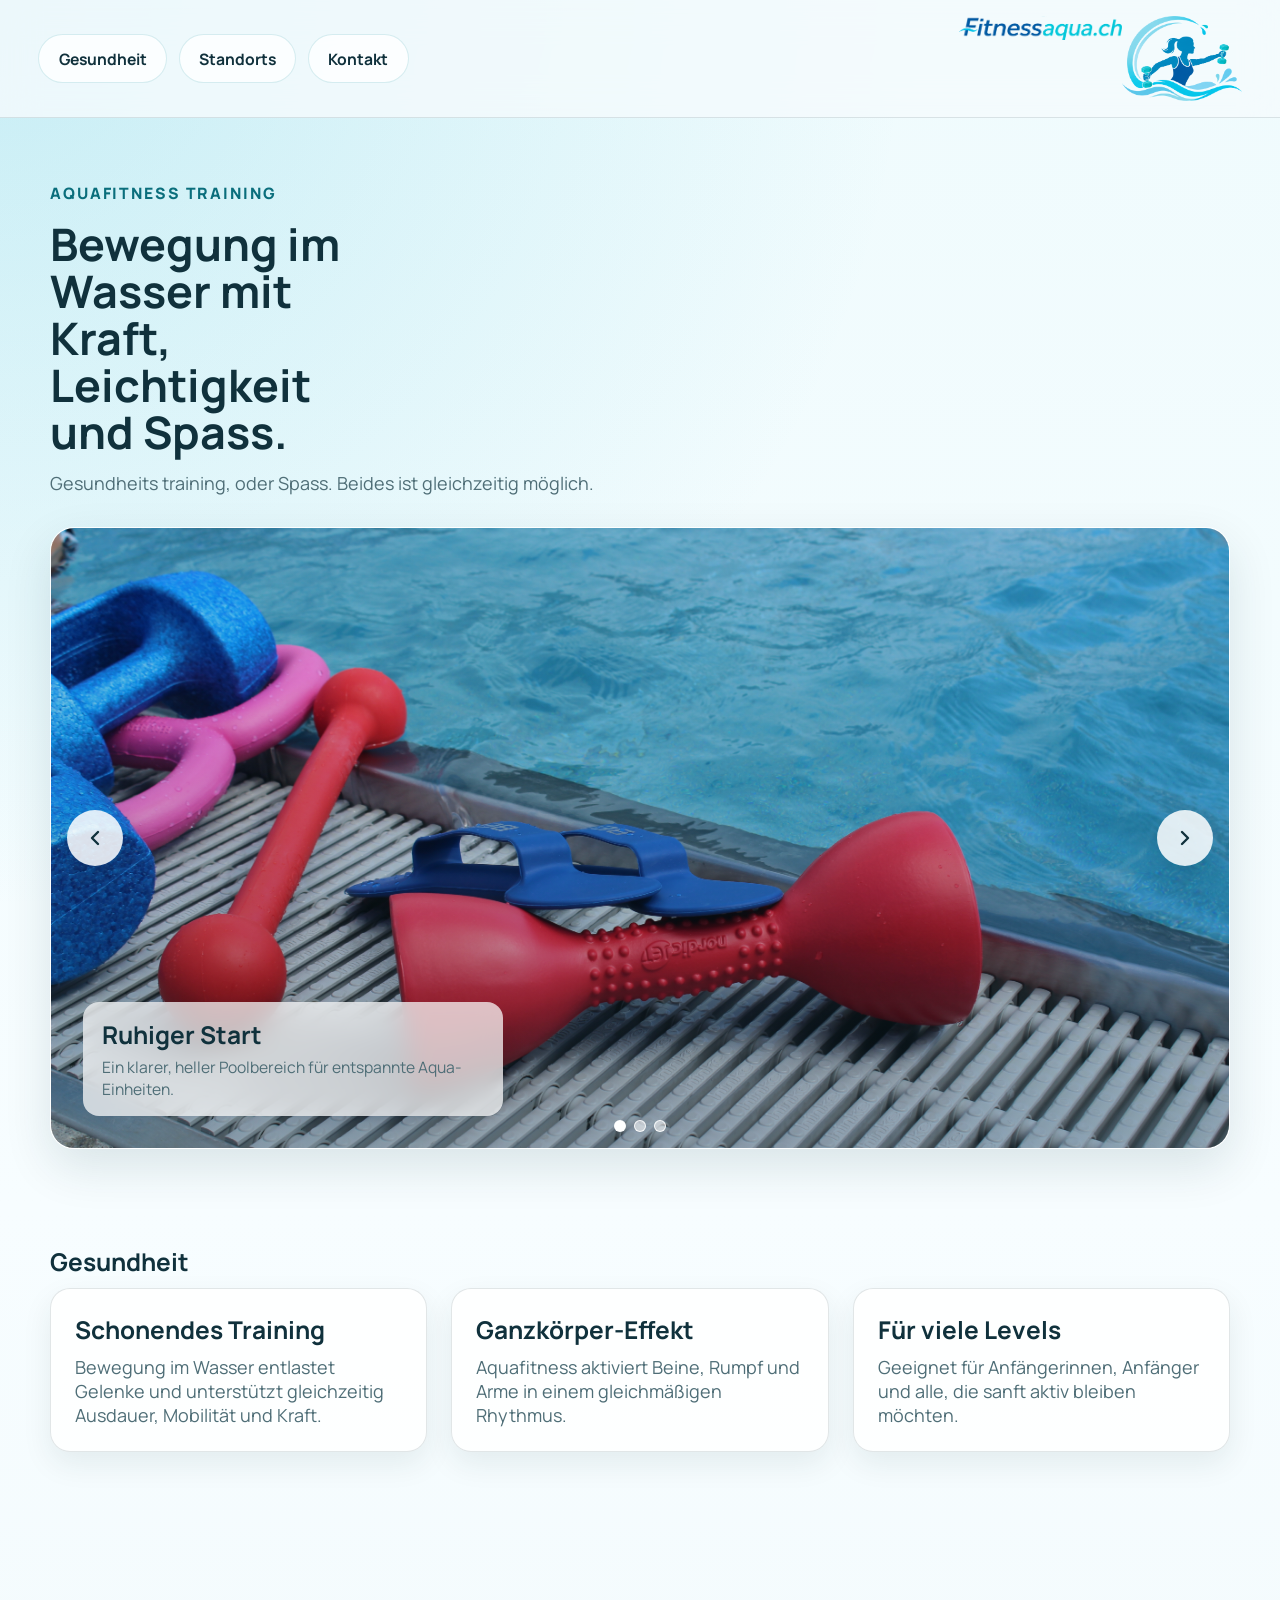
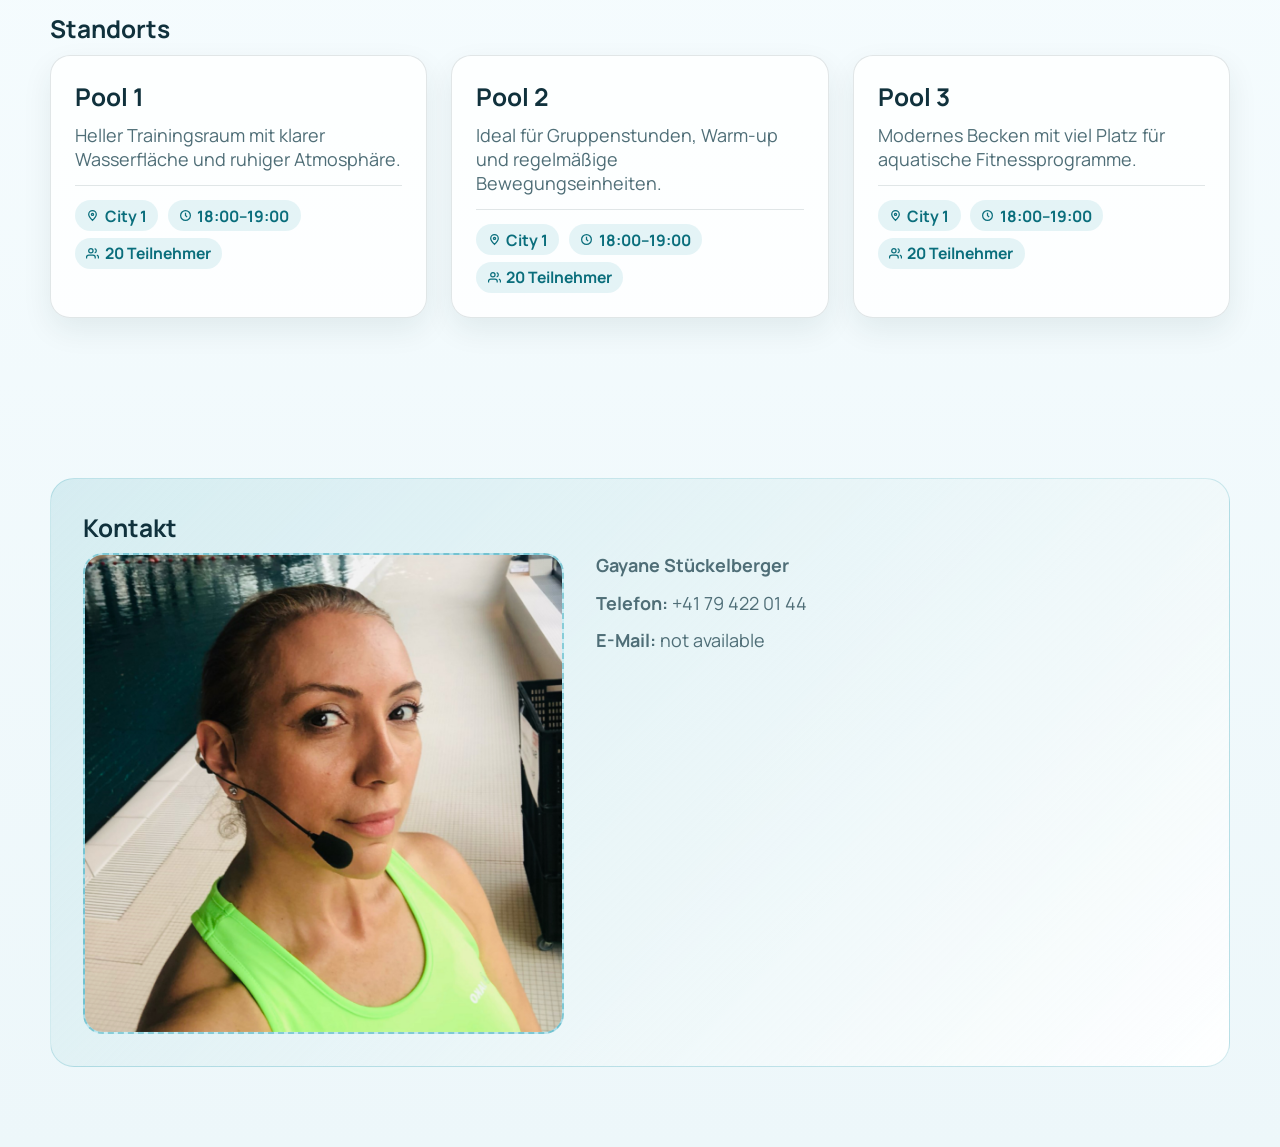
==== index.html @ bbfffb26 "Add align-items property to logo-mark-text class" ====
<!DOCTYPE html>
<html lang="de">
<head>
  <meta charset="UTF-8" />
  <meta name="viewport" content="width=device-width, initial-scale=1.0" />
  <title>Aquafit Flow</title>
  <link rel="preconnect" href="https://fonts.googleapis.com">
  <link rel="preconnect" href="https://fonts.gstatic.com" crossorigin>
  <link href="https://fonts.googleapis.com/css2?family=Manrope:wght@400;500;700;800&display=swap" rel="stylesheet">
  <style>
    :root {
      --text-sm: clamp(0.875rem, 0.82rem + 0.2vw, 1rem);
      --text-base: clamp(1rem, 0.95rem + 0.25vw, 1.125rem);
      --text-lg: clamp(1.25rem, 1.05rem + 0.6vw, 1.6rem);
      --text-xl: clamp(2rem, 1.2rem + 2vw, 3.2rem);
      --space-2: 0.5rem;
      --space-3: 0.75rem;
      --space-4: 1rem;
      --space-6: 1.5rem;
      --space-8: 2rem;
      --space-12: 3rem;
      --space-16: 4rem;
      --radius-md: 0.75rem;
      --radius-xl: 1.5rem;
      --color-bg: #f4fbfd;
      --color-surface: rgba(255,255,255,0.72);
      --color-text: #10313c;
      --color-muted: #4f6e77;
      --color-primary: #0e92a4;
      --color-primary-dark: #0a6e7c;
      --color-border: rgba(16,49,60,0.12);
      --shadow: 0 18px 48px rgba(7, 50, 61, 0.12);
      --nav-height: 88px;
    }

    * { box-sizing: border-box; }
    html { scroll-behavior: smooth; scroll-padding-top: calc(var(--nav-height) + 12px); }
    body {
      margin: 0;
      font-family: 'Manrope', sans-serif;
      font-size: var(--text-base);
      color: var(--color-text);
      background:
        radial-gradient(circle at top left, rgba(77, 196, 220, 0.25), transparent 30%),
        linear-gradient(180deg, #effbfd 0%, #f7fdff 44%, #edf7fa 100%);
    }

    img { max-width: 100%; display: block; }
    a { color: inherit; text-decoration: none; }
    button { font: inherit; }

    .skip-link {
      position: absolute;
      left: 1rem;
      top: -3rem;
      background: #fff;
      padding: 0.75rem 1rem;
      border-radius: 999px;
      z-index: 99;
    }
    .skip-link:focus { top: 1rem; }

    .topbar {
      position: sticky;
      top: 0;
      z-index: 20;
      display: flex;
      justify-content: space-between;
      align-items: center;
      min-height: var(--nav-height);
      padding: 1rem clamp(1rem, 3vw, 3rem);
      backdrop-filter: blur(18px);
      background: rgba(244, 251, 253, 0.82);
      border-bottom: 1px solid var(--color-border);
    }

    .nav-links {
      display: flex;
      gap: var(--space-3);
      flex-wrap: wrap;
    }

    .nav-links a {
      min-width: 44px;
      min-height: 44px;
      display: inline-flex;
      align-items: center;
      justify-content: center;
      padding: 0.8rem 1.2rem;
      border-radius: 999px;
      border: 1px solid rgba(14, 146, 164, 0.16);
      background: rgba(255, 255, 255, 0.76);
      color: var(--color-text);
      font-size: var(--text-sm);
      font-weight: 700;
      transition: transform 180ms ease, background 180ms ease, color 180ms ease;
    }

    .nav-links a:hover,
    .nav-links a:focus-visible {
      transform: translateY(-2px);
      background: var(--color-primary);
      color: #fff;
      outline: none;
    }

    .logo-wrap {
      display: inline-flex;
      align-items: center;
      gap: 0.8rem;
      font-weight: 800;
      letter-spacing: 0.04em;
      text-transform: uppercase;
    }
    .logo-wrap a {
            display: inline-flex;
    }
    
    .logo-mark-text{
      max-height: 24px;
            align-items: center;
    }

    
    .logo-mark {
      max-width: 120px;
      /* height: fit-content; */
      /* border-radius: 50%; */
      display: grid;
      place-items: center;
      /* background: linear-gradient(135deg, #0e92a4, #77d7e4);
      color: white;
      box-shadow: var(--shadow); */
    }
/* 
    .logo-mark svg { width: 24px; height: 24px; }
        .logo-mark img { width: 240px; } */

    .hero {
      width: min(1180px, calc(100% - 2rem));
      margin: 0 auto;
      padding: clamp(2rem, 5vw, 4rem) 0 1rem;
    }

    .hero-copy {
      display: grid;
      gap: var(--space-4);
      margin-bottom: var(--space-8);
    }

    .eyebrow {
      color: var(--color-primary-dark);
      font-size: var(--text-sm);
      font-weight: 800;
      text-transform: uppercase;
      letter-spacing: 0.12em;
    }

    h1 {
      margin: 0;
      font-size: var(--text-xl);
      line-height: 1.05;
      max-width: 12ch;
    }

    .hero-copy p {
      margin: 0;
      max-width: 58ch;
      color: var(--color-muted);
    }

    .slider-shell {
      position: relative;
      overflow: hidden;
      border-radius: var(--radius-xl);
      background: var(--color-surface);
      border: 1px solid rgba(255,255,255,0.6);
      box-shadow: var(--shadow);
      min-height: clamp(340px, 52vw, 620px);
    }

    .slides {
      display: flex;
      transition: transform 420ms cubic-bezier(0.22, 1, 0.36, 1);
      height: 100%;
    }

    .slide {
      min-width: 100%;
      position: relative;
      isolation: isolate;
    }

    .slide img {
      width: 100%;
      height: clamp(340px, 52vw, 620px);
      object-fit: cover;
    }

    .slide::after {
      content: "";
      position: absolute;
      inset: 0;
      background: linear-gradient(180deg, rgba(7, 41, 54, 0.08), rgba(7, 41, 54, 0.32));
      z-index: 0;
    }

    .slide-caption {
      position: absolute;
      left: clamp(1rem, 4vw, 2rem);
      bottom: clamp(1rem, 4vw, 2rem);
      z-index: 1;
      padding: 1rem 1.2rem;
      border-radius: 1rem;
      background: rgba(255,255,255,0.72);
      backdrop-filter: blur(12px);
      max-width: min(90%, 420px);
    }

    .slide-caption h2 {
      margin: 0 0 0.35rem;
      font-size: var(--text-lg);
    }

    .slide-caption p {
      margin: 0;
      color: var(--color-muted);
      font-size: var(--text-sm);
    }

    .slider-btn {
      position: absolute;
      top: 50%;
      transform: translateY(-50%);
      width: 56px;
      height: 56px;
      border: none;
      border-radius: 50%;
      background: rgba(255,255,255,0.85);
      color: var(--color-text);
      display: grid;
      place-items: center;
      box-shadow: 0 14px 30px rgba(7,41,54,0.18);
      cursor: pointer;
      z-index: 2;
      transition: transform 180ms ease, background 180ms ease;
    }

    .slider-btn:hover,
    .slider-btn:focus-visible {
      background: var(--color-primary);
      color: #fff;
      outline: none;
      transform: translateY(-50%) scale(1.05);
    }

    .slider-btn.prev { left: 1rem; }
    .slider-btn.next { right: 1rem; }

    .dots {
      position: absolute;
      left: 50%;
      bottom: 1rem;
      transform: translateX(-50%);
      display: flex;
      gap: 0.5rem;
      z-index: 3;
    }

    .dot {
      width: 12px;
      height: 12px;
      border-radius: 50%;
      background: rgba(255,255,255,0.55);
      border: 1px solid rgba(255,255,255,0.9);
    }

    .dot.active { background: #fff; }

    section {
      width: min(1180px, calc(100% - 2rem));
      margin: 0 auto;
      padding: clamp(2.5rem, 7vw, 5rem) 0;
    }

    .card-grid {
      display: grid;
      grid-template-columns: repeat(3, minmax(0, 1fr));
      gap: var(--space-6);
    }

    .info-card {
      padding: 1.5rem;
      border-radius: 1.25rem;
      background: rgba(255,255,255,0.82);
      border: 1px solid var(--color-border);
      box-shadow: 0 12px 30px rgba(8, 46, 55, 0.08);
    }

    .info-card h3, .section-title {
      margin: 0 0 0.6rem;
      font-size: var(--text-lg);
    }

    .info-card p, .contact-panel p {
      margin: 0;
      color: var(--color-muted);
    }

    .contact-panel {
      padding: 2rem;
      border-radius: 1.5rem;
      background: linear-gradient(135deg, rgba(14,146,164,0.12), rgba(255,255,255,0.92));
      border: 1px solid rgba(14,146,164,0.18);
    }


    .card-meta {
      display: flex;
      flex-wrap: wrap;
      gap: 0.4rem 0.6rem;
      margin-top: 0.9rem;
      padding-top: 0.9rem;
      border-top: 1px solid var(--color-border);
    }
    .meta-pill {
      display: inline-flex;
      align-items: center;
      gap: 0.35rem;
      padding: 0.28rem 0.7rem;
      border-radius: 999px;
      background: rgba(14,146,164,0.1);
      color: var(--color-primary-dark);
      font-size: var(--text-sm);
      font-weight: 700;
    }
    .contact-layout {
      display: grid;
      grid-template-columns: 4fr 5fr;
      gap: var(--space-8);
      align-items: start;
    }
    .contact-img-box {
      /* aspect-ratio: 4 / 3; */
      border-radius: 1.25rem;
      overflow: hidden;
      background: linear-gradient(135deg, #cceef5 0%, #a8dce9 100%);
      border: 2px dashed rgba(14,146,164,0.35);
      display: flex;
      flex-direction: column;
      align-items: center;
      justify-content: center;
      gap: 0.6rem;
      color: var(--color-primary-dark);
    }
    .contact-img-box svg { opacity: 0.45; }
    .contact-img-box span {
      font-size: var(--text-sm);
      font-weight: 700;
      opacity: 0.55;
      letter-spacing: 0.04em;
    }
    @media (max-width: 680px) {
      .contact-layout { grid-template-columns: 1fr; }
    }
    footer {
      padding: 1.5rem 1rem 3rem;
      text-align: center;
      color: var(--color-muted);
      font-size: var(--text-sm);
    }

    @media (max-width: 820px) {
      .topbar {
        flex-direction: column-reverse;
        gap: 1rem;
        align-items: stretch;
      }

      .logo-wrap { justify-content: center; }
      .nav-links { justify-content: center; }
      .card-grid { grid-template-columns: 1fr; }
      .slider-btn { width: 48px; height: 48px; }
    }

    @media (max-width: 560px) {
      .nav-links a { flex: 1 1 calc(50% - 0.75rem); }
      .slide-caption { right: 1rem; max-width: none; }
      .slider-btn.prev { left: 0.75rem; }
      .slider-btn.next { right: 0.75rem; }
    }
  </style>
</head>
<body>
  <a class="skip-link" href="#main-content">Zum Inhalt springen</a>

  <header class="topbar">
    <nav class="nav-links" aria-label="Hauptnavigation">
      <a href="#gesundheit">Gesundheit</a>
      <a href="#standorts">Standorts</a>
      <a href="#kontakt">Kontakt</a>
    </nav>


  <div class="logo-wrap" aria-label="Aquafit Flow Logo">
    <a href="https://fitnessaqua.ch/">    
      <!-- <span class="logo-mark" aria-hidden="true">
        <svg viewBox="0 0 24 24" fill="none" xmlns="http://www.w3.org/2000/svg">
          <path d="M4 13.5C5.7 11.4 7.4 10.3 9 10.3C10.8 10.3 11.7 11.8 13.4 11.8C15.1 11.8 16.3 10.2 20 7.5" stroke="currentColor" stroke-width="2.2" stroke-linecap="round"/>
          <path d="M4 18C5.7 15.9 7.4 14.8 9 14.8C10.8 14.8 11.7 16.3 13.4 16.3C15.1 16.3 16.3 14.7 20 12" stroke="currentColor" stroke-width="2.2" stroke-linecap="round"/>
        </svg>
      </span>
      <span>Aquafitness by Gaya</span> -->
      <img class="logo-mark-text" src="./AquaFitness ch logo.png" alt="">
      <img class="logo-mark" src="./Main Aquafitness logo 2.png" alt="">
      </a>
    </div>


  </header>

  <main id="main-content">
    <section class="hero" aria-label="Aquafitness Startbereich">
      <div class="hero-copy">
        <span class="eyebrow">Aquafitness Training</span>
        <h1>Bewegung im Wasser mit Kraft, Leichtigkeit und Spass.</h1>
        <p>Gesundheits training, oder Spass. Beides ist gleichzeitig möglich.</p>
      </div>

      <div class="slider-shell" aria-label="Bilder Slider">
        <button class="slider-btn prev" type="button" aria-label="Vorheriges Bild">
          <svg viewBox="0 0 24 24" width="24" height="24" fill="none" aria-hidden="true"><path d="M15 6L9 12L15 18" stroke="currentColor" stroke-width="2.4" stroke-linecap="round" stroke-linejoin="round"/></svg>
        </button>

        <div class="slides" id="slides">
          <article class="slide">
            <!-- <img src="https://pplx-res.cloudinary.com/image/upload/pplx_search_images/e00845f59952d4096c91aa037efc0ecc6510bc9d.jpg" alt="Leeres großes Schwimmbecken mit blauem Wasser und Bahnen" width="1797" height="980" loading="lazy" /> -->
             <img src="./IMG_0603.JPG" alt="">
            <div class="slide-caption">
              <h2>Ruhiger Start</h2>
              <p>Ein klarer, heller Poolbereich für entspannte Aqua-Einheiten.</p>
            </div>
          </article>
          <article class="slide">
            <img src="https://pplx-res.cloudinary.com/image/upload/pplx_search_images/1498be305a5f2e1dee0691542fea26ade4e0b6ec.jpg" alt="Leeres Becken mit blauen Fliesen und sauberem Deck" width="2940" height="1960" loading="lazy" />
            <div class="slide-caption">
              <h2>Saubere Linien</h2>
              <p>Ein klarer, heller Poolbereich für entspannte Aqua-Einheiten.</p>
            </div>
          </article>
          <article class="slide">
            <img src="https://pplx-res.cloudinary.com/image/upload/pplx_search_images/36aee85d83d1b9b853d0bb2c600b7796b3fd0750.jpg" alt="Leeres Schwimmbecken von oben mit blauem Wasser" width="1307" height="980" loading="lazy" />
            <div class="slide-caption">
              <h2>Wasser & Fokus</h2>
              <p>Ein klarer, heller Poolbereich für entspannte Aqua-Einheiten.</p>
            </div>
          </article>
        </div>

        <button class="slider-btn next" type="button" aria-label="Nächstes Bild">
          <svg viewBox="0 0 24 24" width="24" height="24" fill="none" aria-hidden="true"><path d="M9 6L15 12L9 18" stroke="currentColor" stroke-width="2.4" stroke-linecap="round" stroke-linejoin="round"/></svg>
        </button>

        <div class="dots" aria-hidden="true">
          <span class="dot active"></span>
          <span class="dot"></span>
          <span class="dot"></span>
        </div>
      </div>
    </section>

    <section id="gesundheit">
      <h2 class="section-title">Gesundheit</h2>
      <div class="card-grid">
        <article class="info-card">
          <h3>Schonendes Training</h3>
          <p>Bewegung im Wasser entlastet Gelenke und unterstützt gleichzeitig Ausdauer, Mobilität und Kraft.</p>
        </article>
        <article class="info-card">
          <h3>Ganzkörper-Effekt</h3>
          <p>Aquafitness aktiviert Beine, Rumpf und Arme in einem gleichmäßigen Rhythmus.</p>
        </article>
        <article class="info-card">
          <h3>Für viele Levels</h3>
          <p>Geeignet für Anfängerinnen, Anfänger und alle, die sanft aktiv bleiben möchten.</p>
        </article>
      </div>
    </section>

    <section id="standorts">
      <h2 class="section-title">Standorts</h2>
      <div class="card-grid">
        <article class="info-card">
          <h3>Pool 1</h3>
          <p>Heller Trainingsraum mit klarer Wasserfläche und ruhiger Atmosphäre.</p>
          <div class="card-meta">
            <span class="meta-pill">
              <svg width="13" height="13" viewBox="0 0 24 24" fill="none" stroke="currentColor" stroke-width="2.3" aria-hidden="true"><path d="M12 21c-4.4-4.4-7-7.8-7-11a7 7 0 1 1 14 0c0 3.2-2.6 6.6-7 11z"/><circle cx="12" cy="10" r="2"/></svg>
              City 1
            </span>
            <span class="meta-pill">
              <svg width="13" height="13" viewBox="0 0 24 24" fill="none" stroke="currentColor" stroke-width="2.3" aria-hidden="true"><circle cx="12" cy="12" r="9"/><path d="M12 7v5l3 3"/></svg>
              18:00–19:00
            </span>
            <span class="meta-pill">
              <svg width="13" height="13" viewBox="0 0 24 24" fill="none" stroke="currentColor" stroke-width="2.3" aria-hidden="true"><path d="M17 21v-2a4 4 0 0 0-4-4H5a4 4 0 0 0-4 4v2"/><circle cx="9" cy="7" r="4"/><path d="M23 21v-2a4 4 0 0 0-3-3.87"/><path d="M16 3.13a4 4 0 0 1 0 7.75"/></svg>
              20 Teilnehmer
            </span>
          </div>
        </article>
        <article class="info-card">
          <h3>Pool 2</h3>
          <p>Ideal für Gruppenstunden, Warm-up und regelmäßige Bewegungseinheiten.</p>
          <div class="card-meta">
            <span class="meta-pill">
              <svg width="13" height="13" viewBox="0 0 24 24" fill="none" stroke="currentColor" stroke-width="2.3" aria-hidden="true"><path d="M12 21c-4.4-4.4-7-7.8-7-11a7 7 0 1 1 14 0c0 3.2-2.6 6.6-7 11z"/><circle cx="12" cy="10" r="2"/></svg>
              City 1
            </span>
            <span class="meta-pill">
              <svg width="13" height="13" viewBox="0 0 24 24" fill="none" stroke="currentColor" stroke-width="2.3" aria-hidden="true"><circle cx="12" cy="12" r="9"/><path d="M12 7v5l3 3"/></svg>
              18:00–19:00
            </span>
            <span class="meta-pill">
              <svg width="13" height="13" viewBox="0 0 24 24" fill="none" stroke="currentColor" stroke-width="2.3" aria-hidden="true"><path d="M17 21v-2a4 4 0 0 0-4-4H5a4 4 0 0 0-4 4v2"/><circle cx="9" cy="7" r="4"/><path d="M23 21v-2a4 4 0 0 0-3-3.87"/><path d="M16 3.13a4 4 0 0 1 0 7.75"/></svg>
              20 Teilnehmer
            </span>
          </div>
        </article>
        <article class="info-card">
          <h3>Pool 3</h3>
          <p>Modernes Becken mit viel Platz für aquatische Fitnessprogramme.</p>
          <div class="card-meta">
            <span class="meta-pill">
              <svg width="13" height="13" viewBox="0 0 24 24" fill="none" stroke="currentColor" stroke-width="2.3" aria-hidden="true"><path d="M12 21c-4.4-4.4-7-7.8-7-11a7 7 0 1 1 14 0c0 3.2-2.6 6.6-7 11z"/><circle cx="12" cy="10" r="2"/></svg>
              City 1
            </span>
            <span class="meta-pill">
              <svg width="13" height="13" viewBox="0 0 24 24" fill="none" stroke="currentColor" stroke-width="2.3" aria-hidden="true"><circle cx="12" cy="12" r="9"/><path d="M12 7v5l3 3"/></svg>
              18:00–19:00
            </span>
            <span class="meta-pill">
              <svg width="13" height="13" viewBox="0 0 24 24" fill="none" stroke="currentColor" stroke-width="2.3" aria-hidden="true"><path d="M17 21v-2a4 4 0 0 0-4-4H5a4 4 0 0 0-4 4v2"/><circle cx="9" cy="7" r="4"/><path d="M23 21v-2a4 4 0 0 0-3-3.87"/><path d="M16 3.13a4 4 0 0 1 0 7.75"/></svg>
              20 Teilnehmer
            </span>
          </div>
        </article>
      </div>
    </section>

    <section id="kontakt">
      <div class="contact-panel">
        <h2 class="section-title">Kontakt</h2>
        <div class="contact-layout">
          <div class="contact-img-box" role="img" aria-label="Kontaktbild Platzhalter 4:3">
            <!-- <svg width="52" height="52" viewBox="0 0 24 24" fill="none" stroke="currentColor" stroke-width="1.4" aria-hidden="true">
              <rect x="3" y="3" width="18" height="18" rx="2.5"/>
              <circle cx="8.5" cy="8.5" r="1.8"/>
              <path d="M21 15l-5.5-5.5L5 21"/>
            </svg>
            <span>Bild 4 : 3</span> -->
         <img src="./Gaya.png" alt="">
          </div>
          <div style="display:grid; gap:0.85rem;">
            <p><strong>Gayane Stückelberger</strong></p>
            <p><strong>Telefon:</strong> +41 79 422 01 44</p>
            <p><strong>E-Mail:</strong> not available</p>

          </div>
        </div>
      </div>
    </section>
  </main>

  <!-- <footer>© 2026 Aquafit Flow</footer> -->

  <script>
    const slides = document.getElementById('slides');
    const slideItems = Array.from(document.querySelectorAll('.slide'));
    const dots = Array.from(document.querySelectorAll('.dot'));
    const prevBtn = document.querySelector('.prev');
    const nextBtn = document.querySelector('.next');
    let current = 0;

    function updateSlider(index) {
      current = (index + slideItems.length) % slideItems.length;
      slides.style.transform = `translateX(-${current * 100}%)`;
      dots.forEach((dot, i) => dot.classList.toggle('active', i === current));
    }

    prevBtn.addEventListener('click', () => updateSlider(current - 1));
    nextBtn.addEventListener('click', () => updateSlider(current + 1));

    document.addEventListener('keydown', (event) => {
      if (event.key === 'ArrowLeft') updateSlider(current - 1);
      if (event.key === 'ArrowRight') updateSlider(current + 1);
    });
  </script>
</body>
</html>
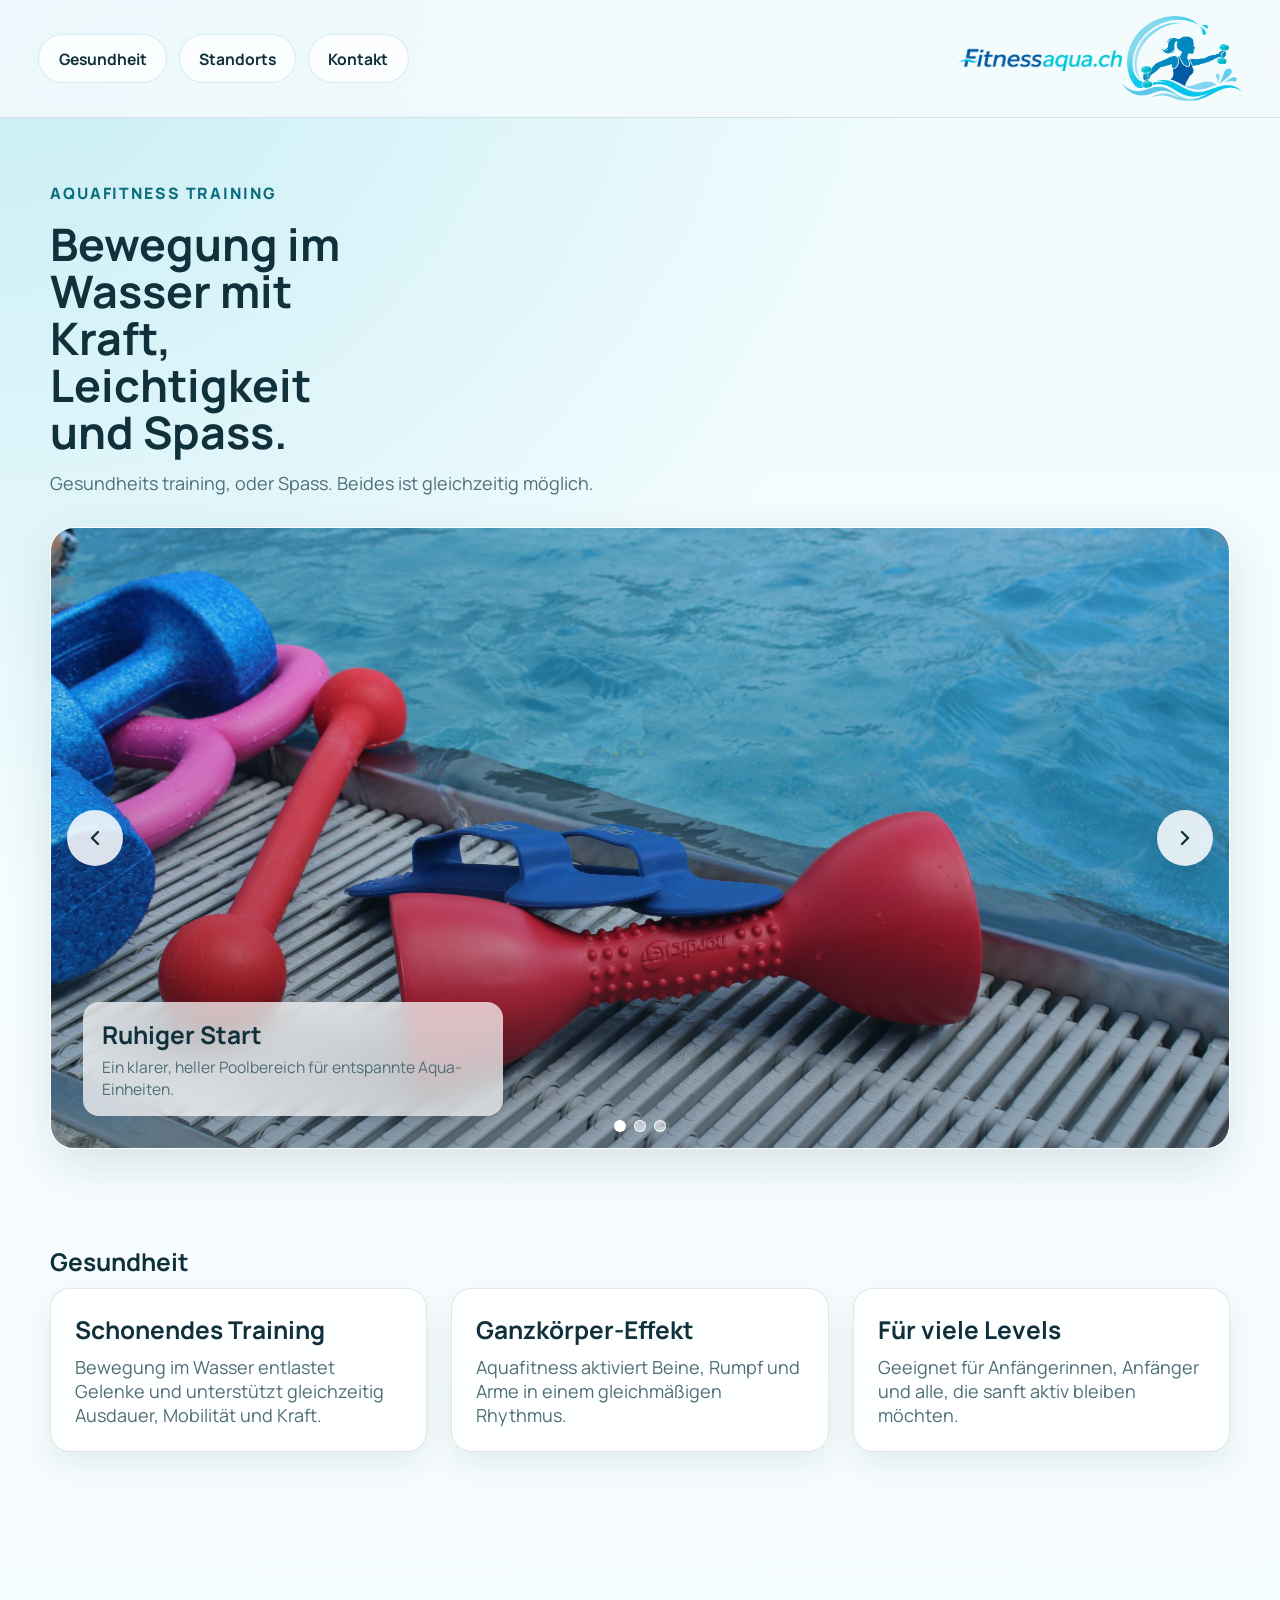
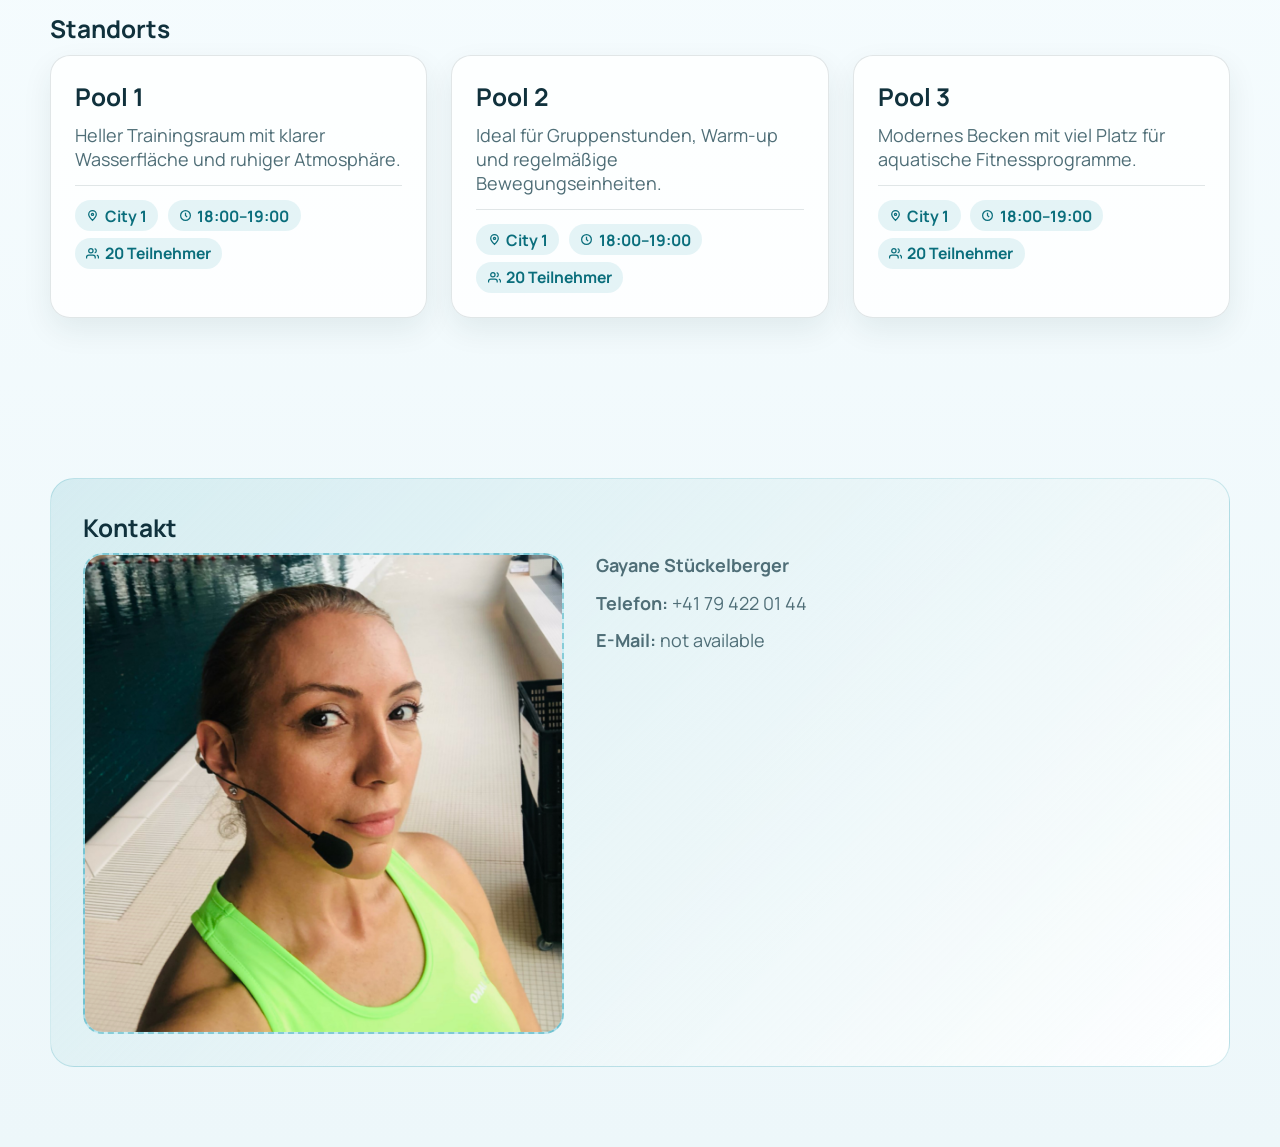
==== commit 161ac0c8: "Align logo items in logo-wrap" ====
--- a/index.html
+++ b/index.html
@@ -113,12 +113,13 @@
       text-transform: uppercase;
     }
     .logo-wrap a {
-            display: inline-flex;
+      display: inline-flex;
+      align-items: center;
     }
     
     .logo-mark-text{
       max-height: 24px;
-            align-items: center;
+
     }
 
     
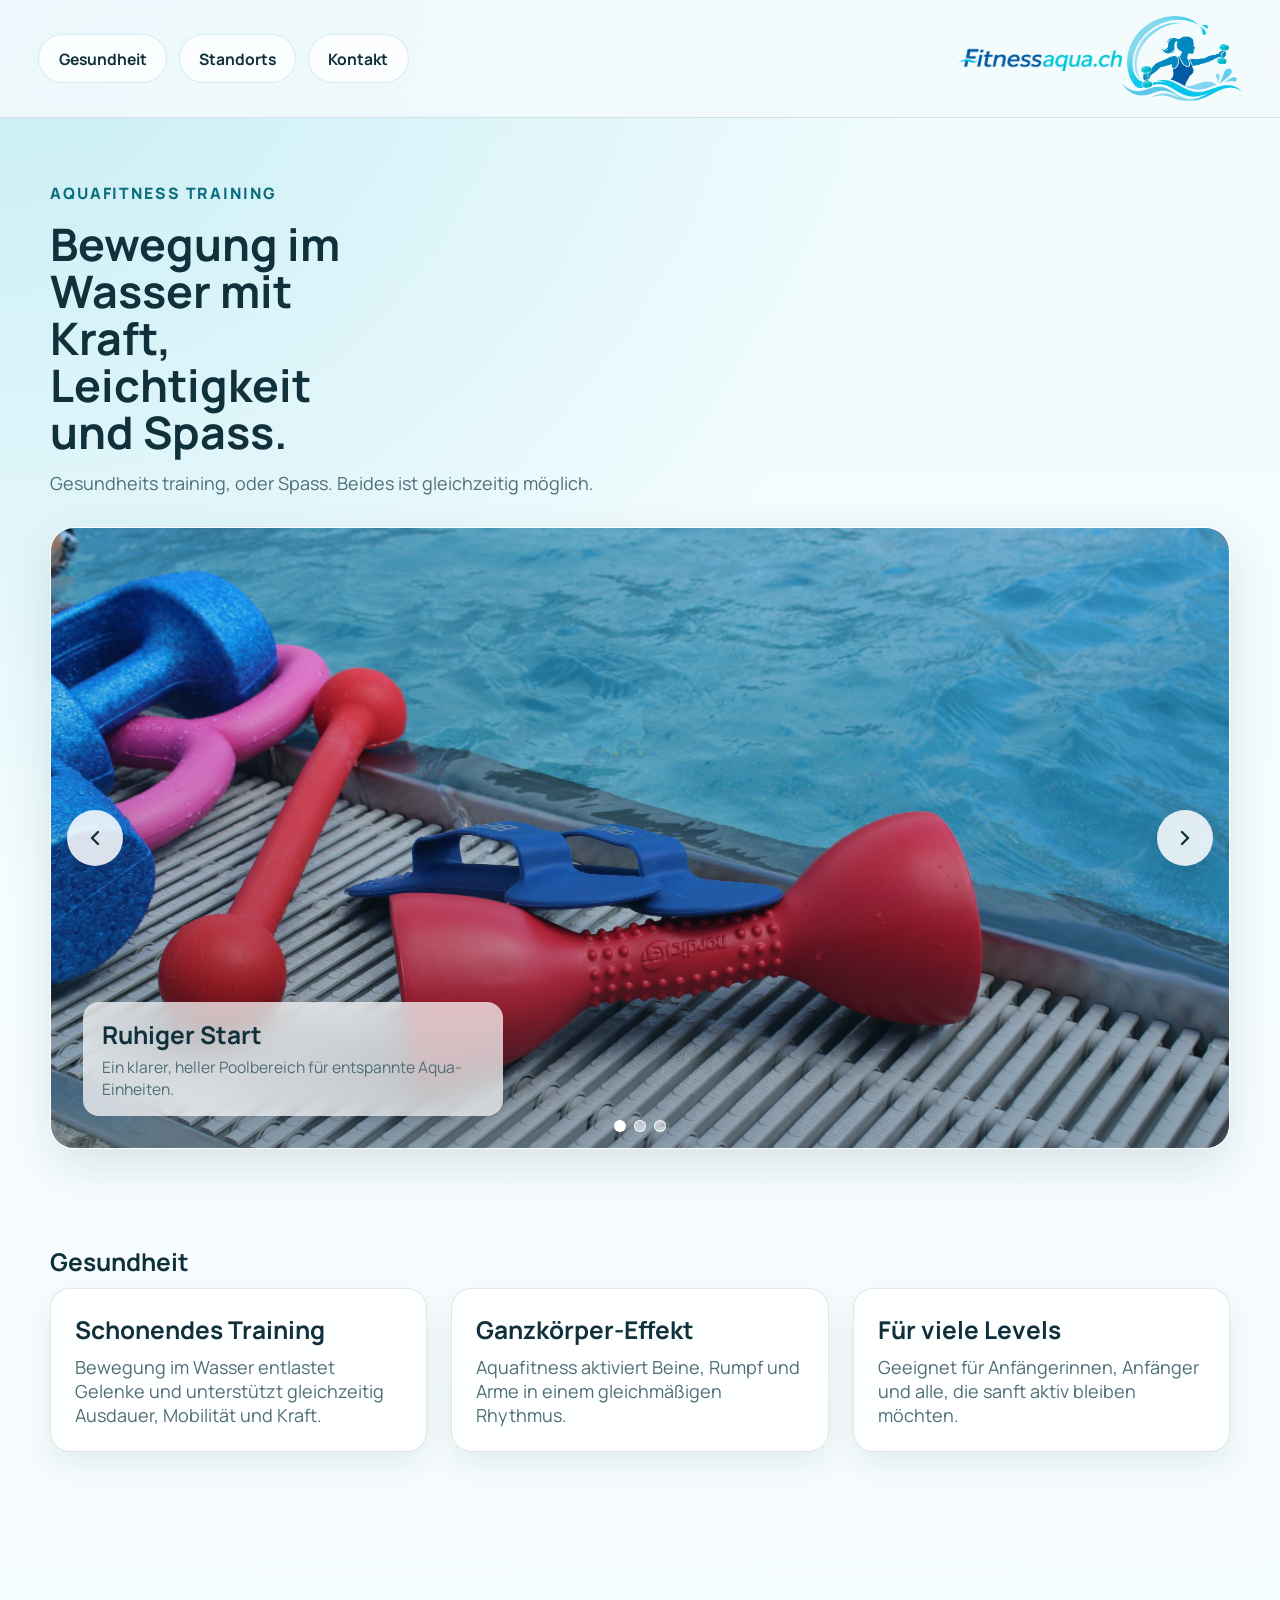
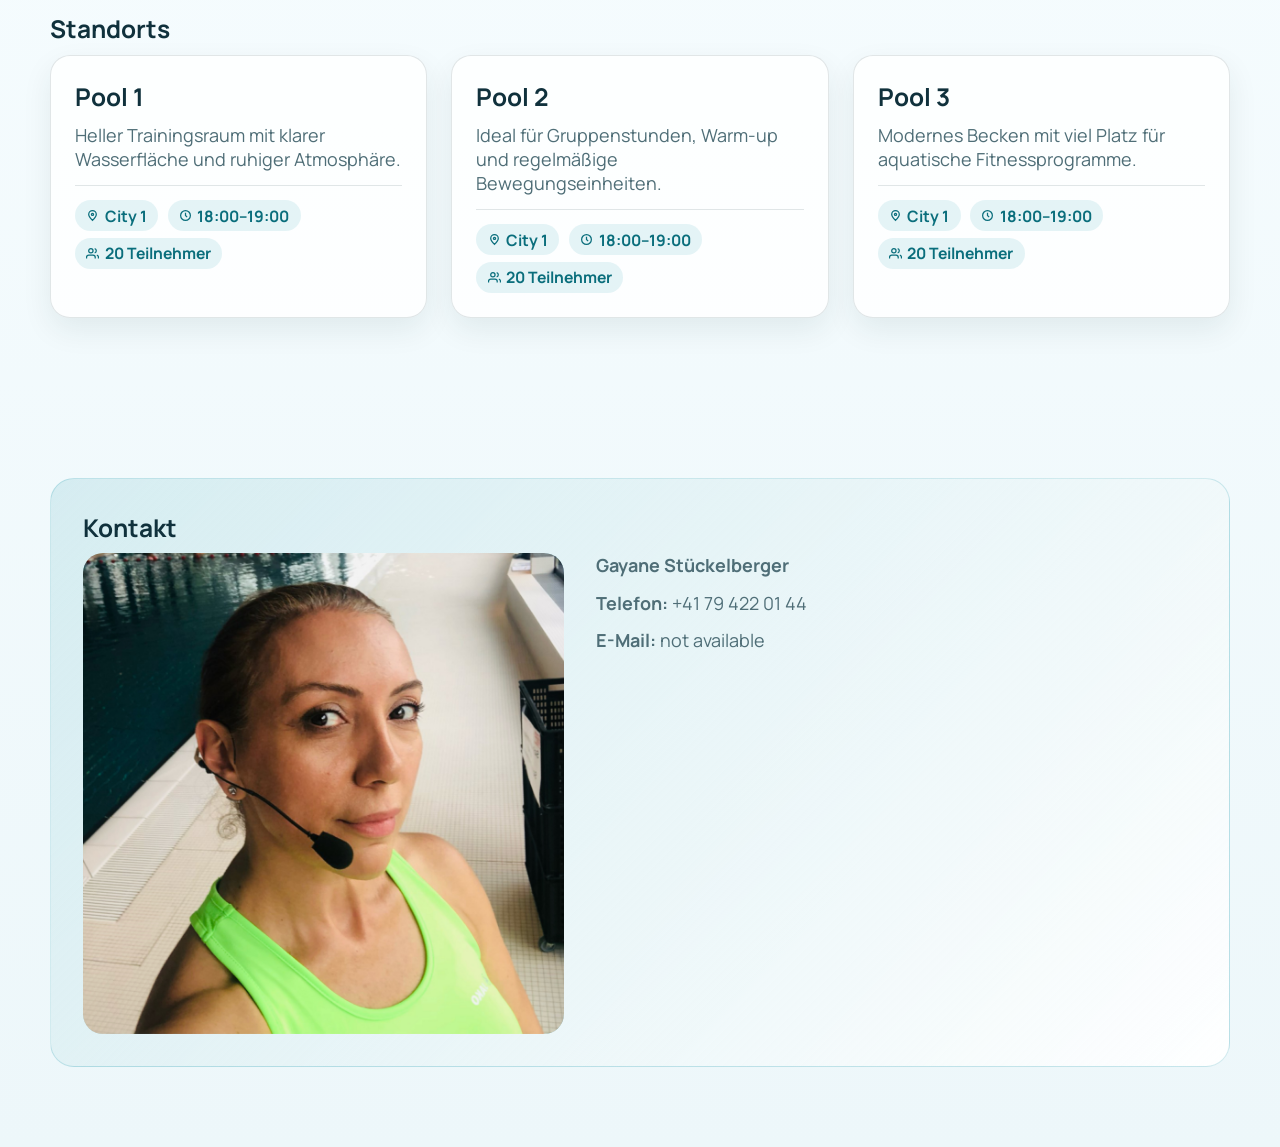
==== commit 2ad234bb: "Comment out border style in index.html Comment out the border style in index.html" ====
--- a/index.html
+++ b/index.html
@@ -346,7 +346,7 @@
       border-radius: 1.25rem;
       overflow: hidden;
       background: linear-gradient(135deg, #cceef5 0%, #a8dce9 100%);
-      border: 2px dashed rgba(14,146,164,0.35);
+      /* border: 2px dashed rgba(14,146,164,0.35); */
       display: flex;
       flex-direction: column;
       align-items: center;
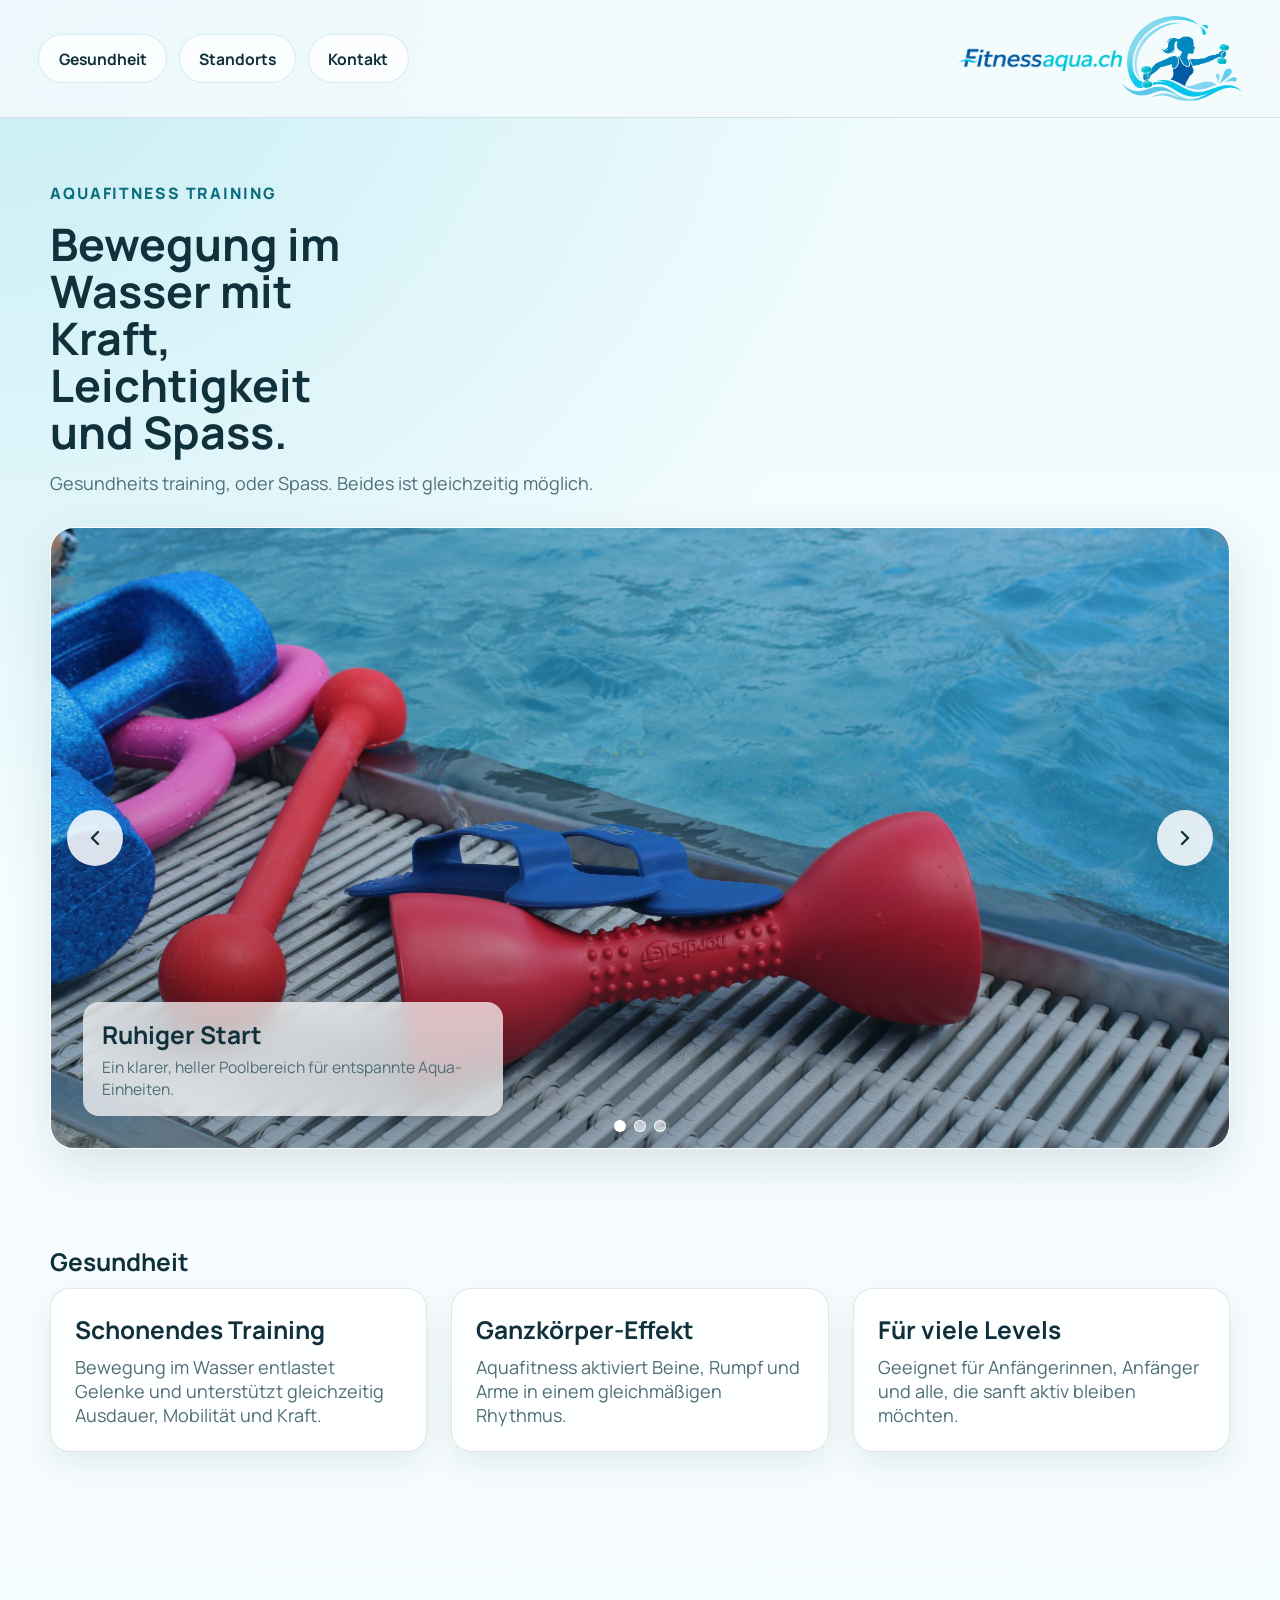
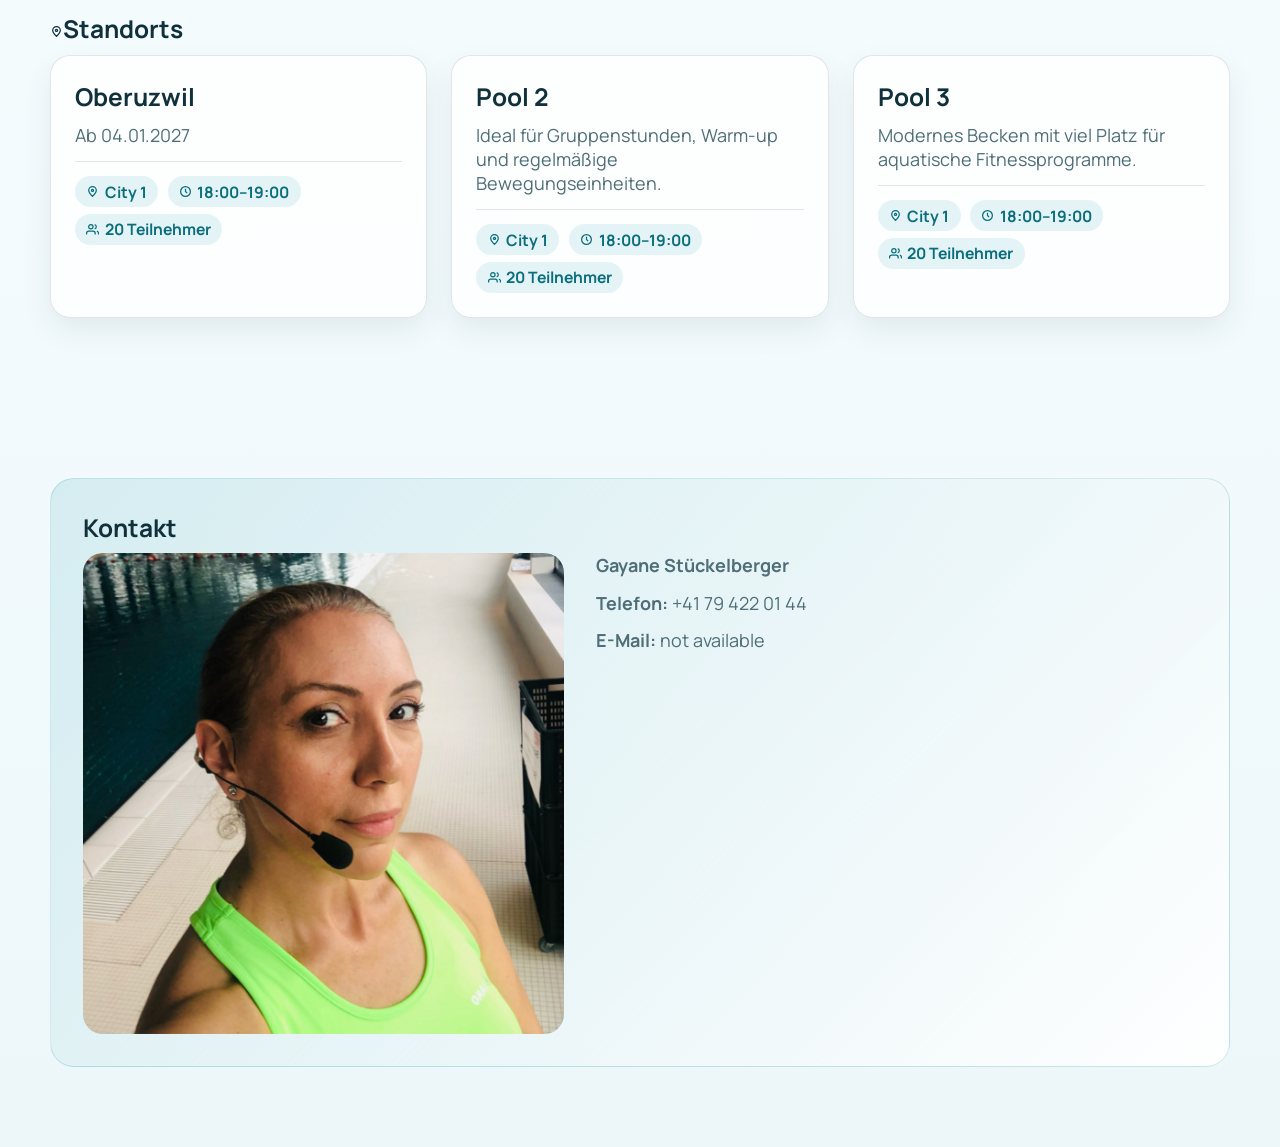
==== commit 3b21ed17: "Modify location section with new title and content Updated section title and card details for locati" ====
--- a/index.html
+++ b/index.html
@@ -3,7 +3,8 @@
 <head>
   <meta charset="UTF-8" />
   <meta name="viewport" content="width=device-width, initial-scale=1.0" />
-  <title>Aquafit Flow</title>
+  <title>Fitness Aqua</title>
+  <link rel="icon" type="image/png" href="./Main Aquafitness logo 2 favicon.png">
   <link rel="preconnect" href="https://fonts.googleapis.com">
   <link rel="preconnect" href="https://fonts.gstatic.com" crossorigin>
   <link href="https://fonts.googleapis.com/css2?family=Manrope:wght@400;500;700;800&display=swap" rel="stylesheet">
@@ -489,11 +490,11 @@
     </section>
 
     <section id="standorts">
-      <h2 class="section-title">Standorts</h2>
+      <h2 class="section-title"><svg width="13" height="13" viewBox="0 0 24 24" fill="none" stroke="currentColor" stroke-width="2.3" aria-hidden="true"><path d="M12 21c-4.4-4.4-7-7.8-7-11a7 7 0 1 1 14 0c0 3.2-2.6 6.6-7 11z"/><circle cx="12" cy="10" r="2"/></svg>Standorts</h2>
       <div class="card-grid">
         <article class="info-card">
-          <h3>Pool 1</h3>
-          <p>Heller Trainingsraum mit klarer Wasserfläche und ruhiger Atmosphäre.</p>
+          <h3>Oberuzwil</h3>
+          <p>Ab 04.01.2027</p>
           <div class="card-meta">
             <span class="meta-pill">
               <svg width="13" height="13" viewBox="0 0 24 24" fill="none" stroke="currentColor" stroke-width="2.3" aria-hidden="true"><path d="M12 21c-4.4-4.4-7-7.8-7-11a7 7 0 1 1 14 0c0 3.2-2.6 6.6-7 11z"/><circle cx="12" cy="10" r="2"/></svg>
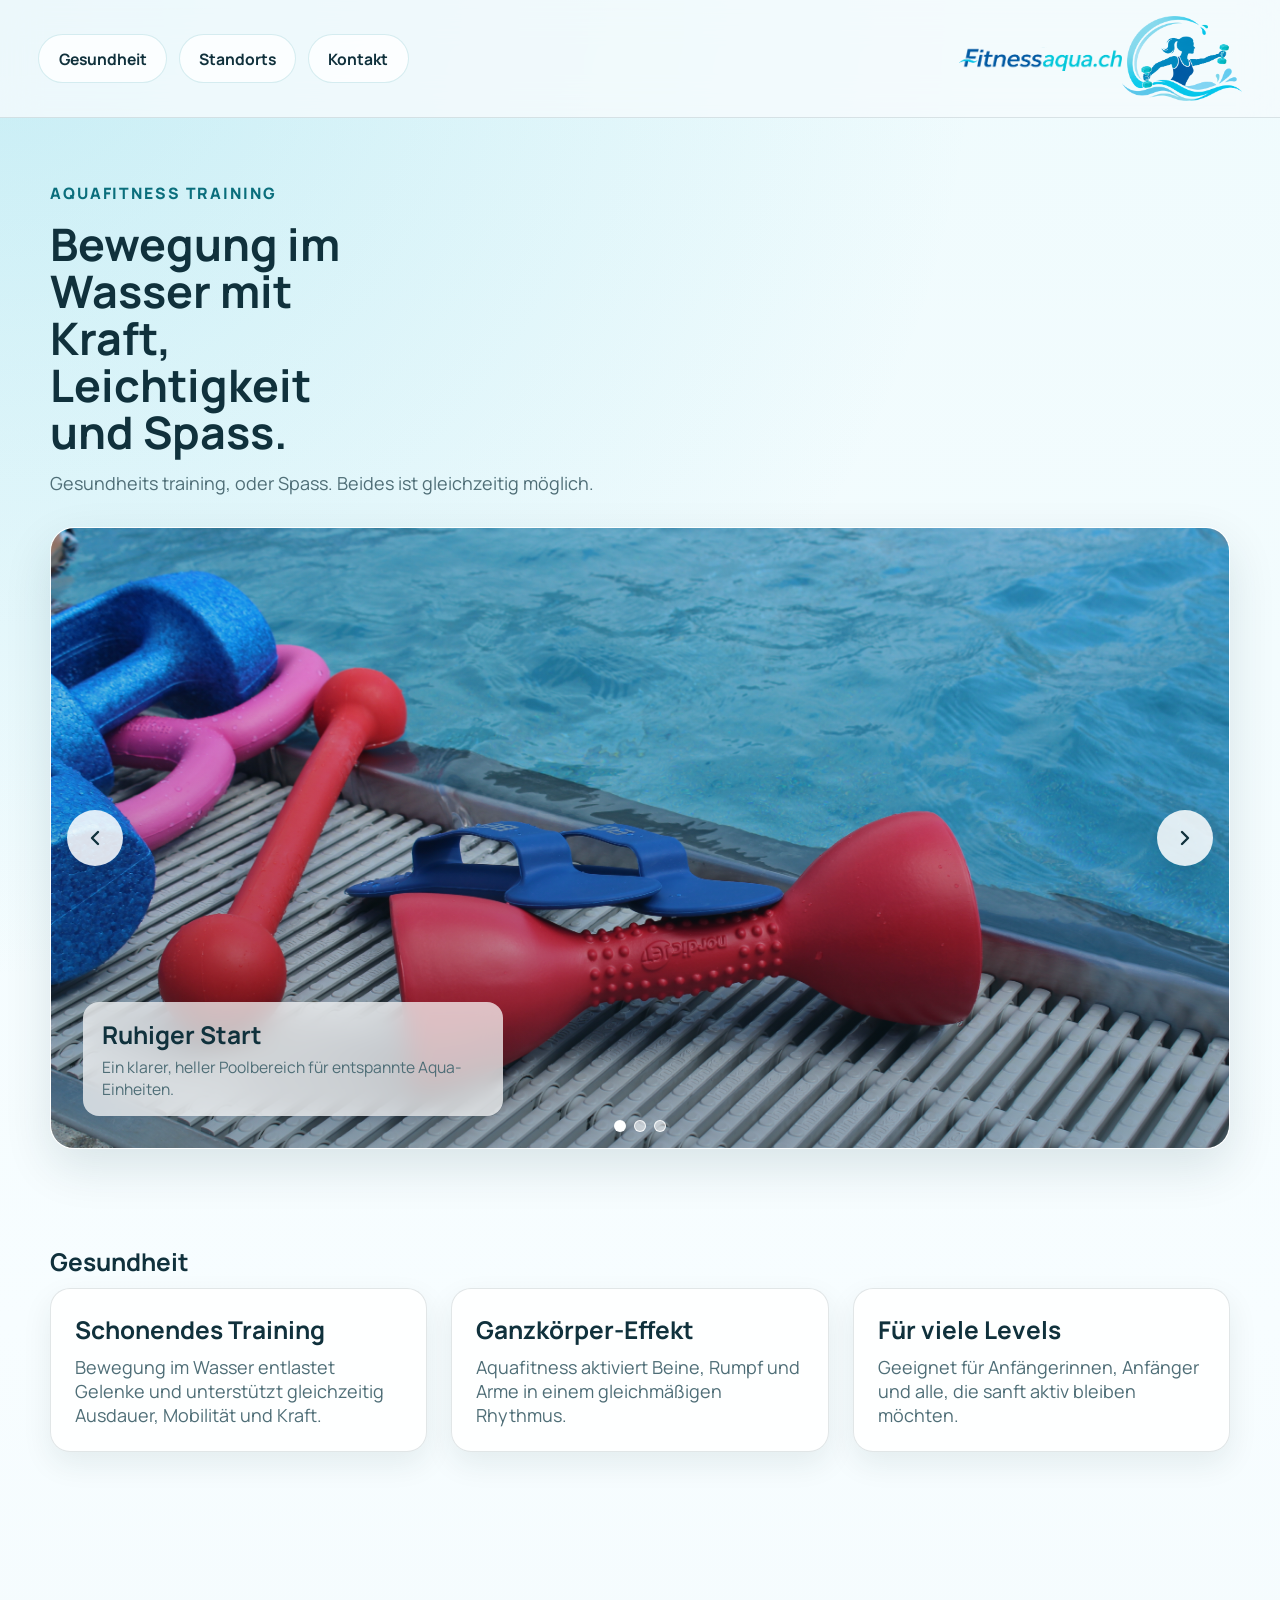
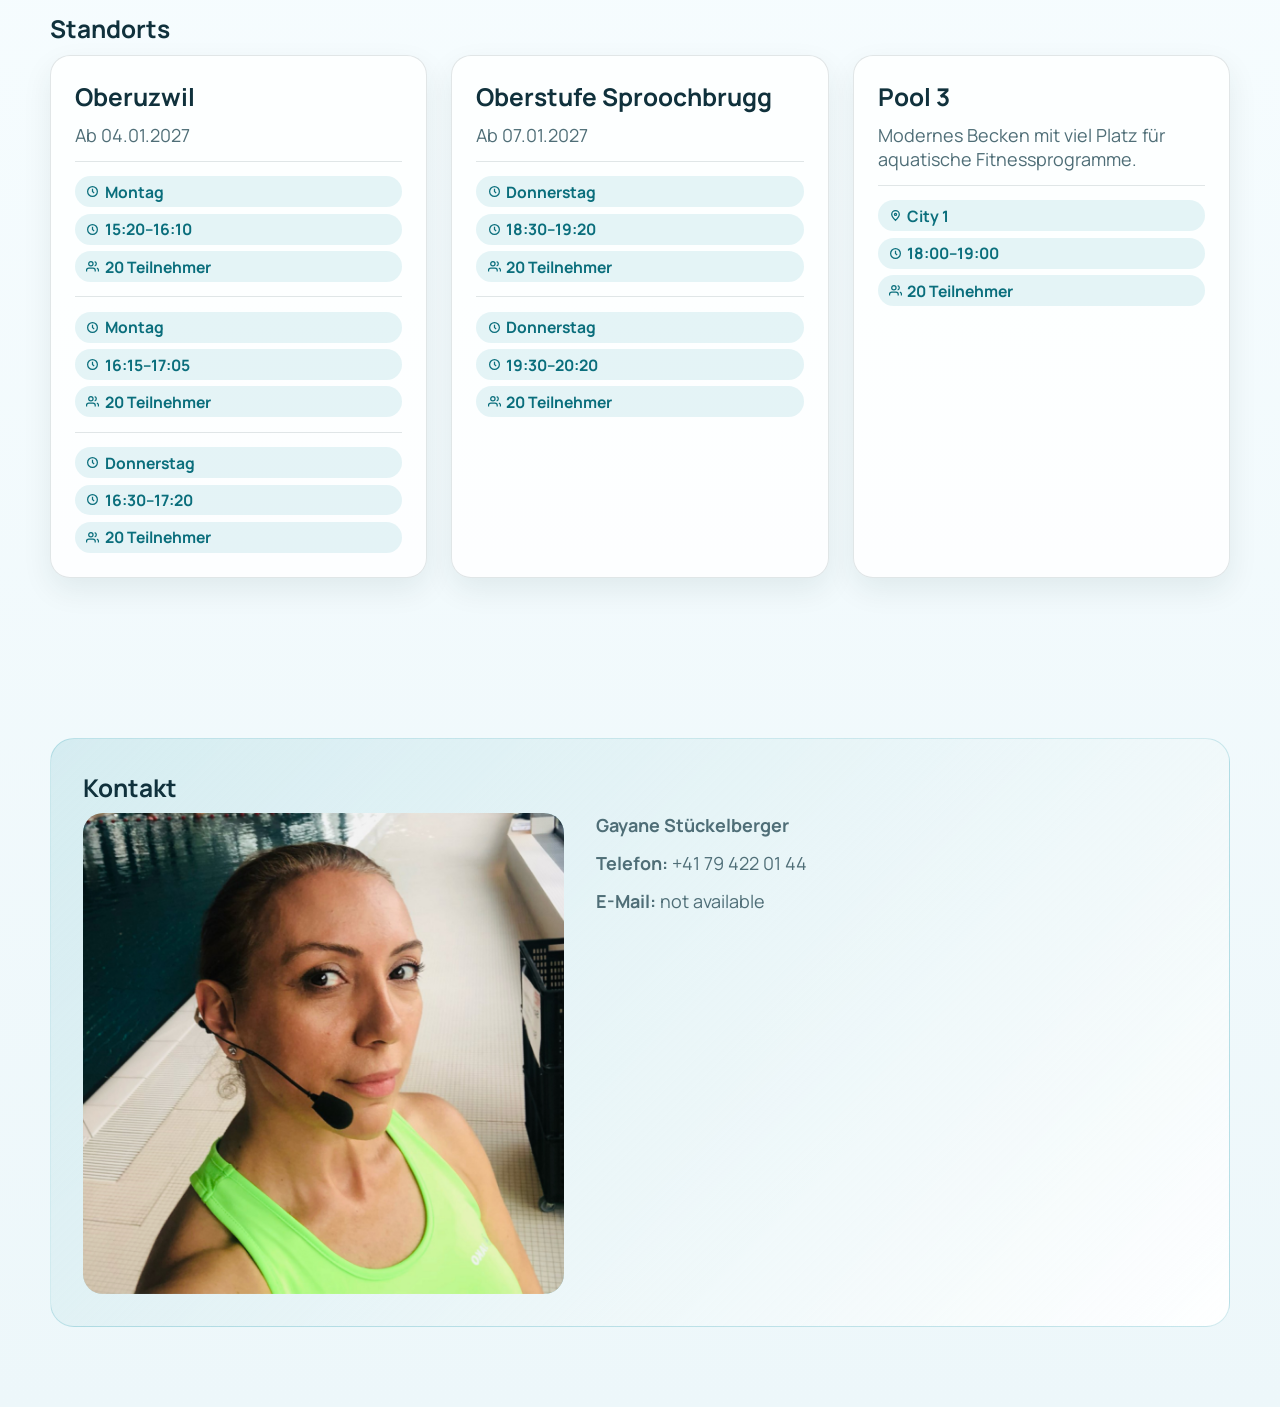
==== commit 66d0e0b6: "Index.html+style..css and  new times for aquafitness" ====
--- a/index.html
+++ b/index.html
@@ -8,390 +8,7 @@
   <link rel="preconnect" href="https://fonts.googleapis.com">
   <link rel="preconnect" href="https://fonts.gstatic.com" crossorigin>
   <link href="https://fonts.googleapis.com/css2?family=Manrope:wght@400;500;700;800&display=swap" rel="stylesheet">
-  <style>
-    :root {
-      --text-sm: clamp(0.875rem, 0.82rem + 0.2vw, 1rem);
-      --text-base: clamp(1rem, 0.95rem + 0.25vw, 1.125rem);
-      --text-lg: clamp(1.25rem, 1.05rem + 0.6vw, 1.6rem);
-      --text-xl: clamp(2rem, 1.2rem + 2vw, 3.2rem);
-      --space-2: 0.5rem;
-      --space-3: 0.75rem;
-      --space-4: 1rem;
-      --space-6: 1.5rem;
-      --space-8: 2rem;
-      --space-12: 3rem;
-      --space-16: 4rem;
-      --radius-md: 0.75rem;
-      --radius-xl: 1.5rem;
-      --color-bg: #f4fbfd;
-      --color-surface: rgba(255,255,255,0.72);
-      --color-text: #10313c;
-      --color-muted: #4f6e77;
-      --color-primary: #0e92a4;
-      --color-primary-dark: #0a6e7c;
-      --color-border: rgba(16,49,60,0.12);
-      --shadow: 0 18px 48px rgba(7, 50, 61, 0.12);
-      --nav-height: 88px;
-    }
-
-    * { box-sizing: border-box; }
-    html { scroll-behavior: smooth; scroll-padding-top: calc(var(--nav-height) + 12px); }
-    body {
-      margin: 0;
-      font-family: 'Manrope', sans-serif;
-      font-size: var(--text-base);
-      color: var(--color-text);
-      background:
-        radial-gradient(circle at top left, rgba(77, 196, 220, 0.25), transparent 30%),
-        linear-gradient(180deg, #effbfd 0%, #f7fdff 44%, #edf7fa 100%);
-    }
-
-    img { max-width: 100%; display: block; }
-    a { color: inherit; text-decoration: none; }
-    button { font: inherit; }
-
-    .skip-link {
-      position: absolute;
-      left: 1rem;
-      top: -3rem;
-      background: #fff;
-      padding: 0.75rem 1rem;
-      border-radius: 999px;
-      z-index: 99;
-    }
-    .skip-link:focus { top: 1rem; }
-
-    .topbar {
-      position: sticky;
-      top: 0;
-      z-index: 20;
-      display: flex;
-      justify-content: space-between;
-      align-items: center;
-      min-height: var(--nav-height);
-      padding: 1rem clamp(1rem, 3vw, 3rem);
-      backdrop-filter: blur(18px);
-      background: rgba(244, 251, 253, 0.82);
-      border-bottom: 1px solid var(--color-border);
-    }
-
-    .nav-links {
-      display: flex;
-      gap: var(--space-3);
-      flex-wrap: wrap;
-    }
-
-    .nav-links a {
-      min-width: 44px;
-      min-height: 44px;
-      display: inline-flex;
-      align-items: center;
-      justify-content: center;
-      padding: 0.8rem 1.2rem;
-      border-radius: 999px;
-      border: 1px solid rgba(14, 146, 164, 0.16);
-      background: rgba(255, 255, 255, 0.76);
-      color: var(--color-text);
-      font-size: var(--text-sm);
-      font-weight: 700;
-      transition: transform 180ms ease, background 180ms ease, color 180ms ease;
-    }
-
-    .nav-links a:hover,
-    .nav-links a:focus-visible {
-      transform: translateY(-2px);
-      background: var(--color-primary);
-      color: #fff;
-      outline: none;
-    }
-
-    .logo-wrap {
-      display: inline-flex;
-      align-items: center;
-      gap: 0.8rem;
-      font-weight: 800;
-      letter-spacing: 0.04em;
-      text-transform: uppercase;
-    }
-    .logo-wrap a {
-      display: inline-flex;
-      align-items: center;
-    }
-    
-    .logo-mark-text{
-      max-height: 24px;
-
-    }
-
-    
-    .logo-mark {
-      max-width: 120px;
-      /* height: fit-content; */
-      /* border-radius: 50%; */
-      display: grid;
-      place-items: center;
-      /* background: linear-gradient(135deg, #0e92a4, #77d7e4);
-      color: white;
-      box-shadow: var(--shadow); */
-    }
-/* 
-    .logo-mark svg { width: 24px; height: 24px; }
-        .logo-mark img { width: 240px; } */
-
-    .hero {
-      width: min(1180px, calc(100% - 2rem));
-      margin: 0 auto;
-      padding: clamp(2rem, 5vw, 4rem) 0 1rem;
-    }
-
-    .hero-copy {
-      display: grid;
-      gap: var(--space-4);
-      margin-bottom: var(--space-8);
-    }
-
-    .eyebrow {
-      color: var(--color-primary-dark);
-      font-size: var(--text-sm);
-      font-weight: 800;
-      text-transform: uppercase;
-      letter-spacing: 0.12em;
-    }
-
-    h1 {
-      margin: 0;
-      font-size: var(--text-xl);
-      line-height: 1.05;
-      max-width: 12ch;
-    }
-
-    .hero-copy p {
-      margin: 0;
-      max-width: 58ch;
-      color: var(--color-muted);
-    }
-
-    .slider-shell {
-      position: relative;
-      overflow: hidden;
-      border-radius: var(--radius-xl);
-      background: var(--color-surface);
-      border: 1px solid rgba(255,255,255,0.6);
-      box-shadow: var(--shadow);
-      min-height: clamp(340px, 52vw, 620px);
-    }
-
-    .slides {
-      display: flex;
-      transition: transform 420ms cubic-bezier(0.22, 1, 0.36, 1);
-      height: 100%;
-    }
-
-    .slide {
-      min-width: 100%;
-      position: relative;
-      isolation: isolate;
-    }
-
-    .slide img {
-      width: 100%;
-      height: clamp(340px, 52vw, 620px);
-      object-fit: cover;
-    }
-
-    .slide::after {
-      content: "";
-      position: absolute;
-      inset: 0;
-      background: linear-gradient(180deg, rgba(7, 41, 54, 0.08), rgba(7, 41, 54, 0.32));
-      z-index: 0;
-    }
-
-    .slide-caption {
-      position: absolute;
-      left: clamp(1rem, 4vw, 2rem);
-      bottom: clamp(1rem, 4vw, 2rem);
-      z-index: 1;
-      padding: 1rem 1.2rem;
-      border-radius: 1rem;
-      background: rgba(255,255,255,0.72);
-      backdrop-filter: blur(12px);
-      max-width: min(90%, 420px);
-    }
-
-    .slide-caption h2 {
-      margin: 0 0 0.35rem;
-      font-size: var(--text-lg);
-    }
-
-    .slide-caption p {
-      margin: 0;
-      color: var(--color-muted);
-      font-size: var(--text-sm);
-    }
-
-    .slider-btn {
-      position: absolute;
-      top: 50%;
-      transform: translateY(-50%);
-      width: 56px;
-      height: 56px;
-      border: none;
-      border-radius: 50%;
-      background: rgba(255,255,255,0.85);
-      color: var(--color-text);
-      display: grid;
-      place-items: center;
-      box-shadow: 0 14px 30px rgba(7,41,54,0.18);
-      cursor: pointer;
-      z-index: 2;
-      transition: transform 180ms ease, background 180ms ease;
-    }
-
-    .slider-btn:hover,
-    .slider-btn:focus-visible {
-      background: var(--color-primary);
-      color: #fff;
-      outline: none;
-      transform: translateY(-50%) scale(1.05);
-    }
-
-    .slider-btn.prev { left: 1rem; }
-    .slider-btn.next { right: 1rem; }
-
-    .dots {
-      position: absolute;
-      left: 50%;
-      bottom: 1rem;
-      transform: translateX(-50%);
-      display: flex;
-      gap: 0.5rem;
-      z-index: 3;
-    }
-
-    .dot {
-      width: 12px;
-      height: 12px;
-      border-radius: 50%;
-      background: rgba(255,255,255,0.55);
-      border: 1px solid rgba(255,255,255,0.9);
-    }
-
-    .dot.active { background: #fff; }
-
-    section {
-      width: min(1180px, calc(100% - 2rem));
-      margin: 0 auto;
-      padding: clamp(2.5rem, 7vw, 5rem) 0;
-    }
-
-    .card-grid {
-      display: grid;
-      grid-template-columns: repeat(3, minmax(0, 1fr));
-      gap: var(--space-6);
-    }
-
-    .info-card {
-      padding: 1.5rem;
-      border-radius: 1.25rem;
-      background: rgba(255,255,255,0.82);
-      border: 1px solid var(--color-border);
-      box-shadow: 0 12px 30px rgba(8, 46, 55, 0.08);
-    }
-
-    .info-card h3, .section-title {
-      margin: 0 0 0.6rem;
-      font-size: var(--text-lg);
-    }
-
-    .info-card p, .contact-panel p {
-      margin: 0;
-      color: var(--color-muted);
-    }
-
-    .contact-panel {
-      padding: 2rem;
-      border-radius: 1.5rem;
-      background: linear-gradient(135deg, rgba(14,146,164,0.12), rgba(255,255,255,0.92));
-      border: 1px solid rgba(14,146,164,0.18);
-    }
-
-
-    .card-meta {
-      display: flex;
-      flex-wrap: wrap;
-      gap: 0.4rem 0.6rem;
-      margin-top: 0.9rem;
-      padding-top: 0.9rem;
-      border-top: 1px solid var(--color-border);
-    }
-    .meta-pill {
-      display: inline-flex;
-      align-items: center;
-      gap: 0.35rem;
-      padding: 0.28rem 0.7rem;
-      border-radius: 999px;
-      background: rgba(14,146,164,0.1);
-      color: var(--color-primary-dark);
-      font-size: var(--text-sm);
-      font-weight: 700;
-    }
-    .contact-layout {
-      display: grid;
-      grid-template-columns: 4fr 5fr;
-      gap: var(--space-8);
-      align-items: start;
-    }
-    .contact-img-box {
-      /* aspect-ratio: 4 / 3; */
-      border-radius: 1.25rem;
-      overflow: hidden;
-      background: linear-gradient(135deg, #cceef5 0%, #a8dce9 100%);
-      /* border: 2px dashed rgba(14,146,164,0.35); */
-      display: flex;
-      flex-direction: column;
-      align-items: center;
-      justify-content: center;
-      gap: 0.6rem;
-      color: var(--color-primary-dark);
-    }
-    .contact-img-box svg { opacity: 0.45; }
-    .contact-img-box span {
-      font-size: var(--text-sm);
-      font-weight: 700;
-      opacity: 0.55;
-      letter-spacing: 0.04em;
-    }
-    @media (max-width: 680px) {
-      .contact-layout { grid-template-columns: 1fr; }
-    }
-    footer {
-      padding: 1.5rem 1rem 3rem;
-      text-align: center;
-      color: var(--color-muted);
-      font-size: var(--text-sm);
-    }
-
-    @media (max-width: 820px) {
-      .topbar {
-        flex-direction: column-reverse;
-        gap: 1rem;
-        align-items: stretch;
-      }
-
-      .logo-wrap { justify-content: center; }
-      .nav-links { justify-content: center; }
-      .card-grid { grid-template-columns: 1fr; }
-      .slider-btn { width: 48px; height: 48px; }
-    }
-
-    @media (max-width: 560px) {
-      .nav-links a { flex: 1 1 calc(50% - 0.75rem); }
-      .slide-caption { right: 1rem; max-width: none; }
-      .slider-btn.prev { left: 0.75rem; }
-      .slider-btn.next { right: 0.75rem; }
-    }
-  </style>
+  <link rel="stylesheet" href="./style.css">
 </head>
 <body>
   <a class="skip-link" href="#main-content">Zum Inhalt springen</a>
@@ -490,37 +107,84 @@
     </section>
 
     <section id="standorts">
-      <h2 class="section-title"><svg width="13" height="13" viewBox="0 0 24 24" fill="none" stroke="currentColor" stroke-width="2.3" aria-hidden="true"><path d="M12 21c-4.4-4.4-7-7.8-7-11a7 7 0 1 1 14 0c0 3.2-2.6 6.6-7 11z"/><circle cx="12" cy="10" r="2"/></svg>Standorts</h2>
+      <h2 class="section-title">Standorts</h2>
       <div class="card-grid">
         <article class="info-card">
           <h3>Oberuzwil</h3>
           <p>Ab 04.01.2027</p>
           <div class="card-meta">
             <span class="meta-pill">
-              <svg width="13" height="13" viewBox="0 0 24 24" fill="none" stroke="currentColor" stroke-width="2.3" aria-hidden="true"><path d="M12 21c-4.4-4.4-7-7.8-7-11a7 7 0 1 1 14 0c0 3.2-2.6 6.6-7 11z"/><circle cx="12" cy="10" r="2"/></svg>
-              City 1
-            </span>
-            <span class="meta-pill">
-              <svg width="13" height="13" viewBox="0 0 24 24" fill="none" stroke="currentColor" stroke-width="2.3" aria-hidden="true"><circle cx="12" cy="12" r="9"/><path d="M12 7v5l3 3"/></svg>
-              18:00–19:00
-            </span>
-            <span class="meta-pill">
-              <svg width="13" height="13" viewBox="0 0 24 24" fill="none" stroke="currentColor" stroke-width="2.3" aria-hidden="true"><path d="M17 21v-2a4 4 0 0 0-4-4H5a4 4 0 0 0-4 4v2"/><circle cx="9" cy="7" r="4"/><path d="M23 21v-2a4 4 0 0 0-3-3.87"/><path d="M16 3.13a4 4 0 0 1 0 7.75"/></svg>
-              20 Teilnehmer
-            </span>
-          </div>
-        </article>
-        <article class="info-card">
-          <h3>Pool 2</h3>
-          <p>Ideal für Gruppenstunden, Warm-up und regelmäßige Bewegungseinheiten.</p>
+              <!-- <svg width="13" height="13" viewBox="0 0 24 24" fill="none" stroke="currentColor" stroke-width="2.3" aria-hidden="true"><path d="M12 21c-4.4-4.4-7-7.8-7-11a7 7 0 1 1 14 0c0 3.2-2.6 6.6-7 11z"/><circle cx="12" cy="10" r="2"/></svg> -->
+             <svg width="13" height="13" viewBox="0 0 24 24" fill="none" stroke="currentColor" stroke-width="2.3" aria-hidden="true"><circle cx="12" cy="12" r="9"/><path d="M12 7v5l3 3"/></svg>
+              Montag
+            </span>
+            <span class="meta-pill">
+              <svg width="13" height="13" viewBox="0 0 24 24" fill="none" stroke="currentColor" stroke-width="2.3" aria-hidden="true"><circle cx="12" cy="12" r="9"/><path d="M12 7v5l3 3"/></svg>
+              15:20–16:10
+            </span>
+            <span class="meta-pill">
+              <svg width="13" height="13" viewBox="0 0 24 24" fill="none" stroke="currentColor" stroke-width="2.3" aria-hidden="true"><path d="M17 21v-2a4 4 0 0 0-4-4H5a4 4 0 0 0-4 4v2"/><circle cx="9" cy="7" r="4"/><path d="M23 21v-2a4 4 0 0 0-3-3.87"/><path d="M16 3.13a4 4 0 0 1 0 7.75"/></svg>
+              20 Teilnehmer
+            </span>
+          </div>
+           <div class="card-meta">
+            <span class="meta-pill">
+              <!-- <svg width="13" height="13" viewBox="0 0 24 24" fill="none" stroke="currentColor" stroke-width="2.3" aria-hidden="true"><path d="M12 21c-4.4-4.4-7-7.8-7-11a7 7 0 1 1 14 0c0 3.2-2.6 6.6-7 11z"/><circle cx="12" cy="10" r="2"/></svg> -->
+             <svg width="13" height="13" viewBox="0 0 24 24" fill="none" stroke="currentColor" stroke-width="2.3" aria-hidden="true"><circle cx="12" cy="12" r="9"/><path d="M12 7v5l3 3"/></svg>
+              Montag
+            </span>
+            <span class="meta-pill">
+              <svg width="13" height="13" viewBox="0 0 24 24" fill="none" stroke="currentColor" stroke-width="2.3" aria-hidden="true"><circle cx="12" cy="12" r="9"/><path d="M12 7v5l3 3"/></svg>
+              16:15–17:05
+            </span>
+            <span class="meta-pill">
+              <svg width="13" height="13" viewBox="0 0 24 24" fill="none" stroke="currentColor" stroke-width="2.3" aria-hidden="true"><path d="M17 21v-2a4 4 0 0 0-4-4H5a4 4 0 0 0-4 4v2"/><circle cx="9" cy="7" r="4"/><path d="M23 21v-2a4 4 0 0 0-3-3.87"/><path d="M16 3.13a4 4 0 0 1 0 7.75"/></svg>
+              20 Teilnehmer
+            </span>
+          </div>
+           <div class="card-meta">
+            <span class="meta-pill">
+              <!-- <svg width="13" height="13" viewBox="0 0 24 24" fill="none" stroke="currentColor" stroke-width="2.3" aria-hidden="true"><path d="M12 21c-4.4-4.4-7-7.8-7-11a7 7 0 1 1 14 0c0 3.2-2.6 6.6-7 11z"/><circle cx="12" cy="10" r="2"/></svg> -->
+             <svg width="13" height="13" viewBox="0 0 24 24" fill="none" stroke="currentColor" stroke-width="2.3" aria-hidden="true"><circle cx="12" cy="12" r="9"/><path d="M12 7v5l3 3"/></svg>
+              Donnerstag
+            </span>
+            <span class="meta-pill">
+              <svg width="13" height="13" viewBox="0 0 24 24" fill="none" stroke="currentColor" stroke-width="2.3" aria-hidden="true"><circle cx="12" cy="12" r="9"/><path d="M12 7v5l3 3"/></svg>
+              16:30–17:20
+            </span>
+            <span class="meta-pill">
+              <svg width="13" height="13" viewBox="0 0 24 24" fill="none" stroke="currentColor" stroke-width="2.3" aria-hidden="true"><path d="M17 21v-2a4 4 0 0 0-4-4H5a4 4 0 0 0-4 4v2"/><circle cx="9" cy="7" r="4"/><path d="M23 21v-2a4 4 0 0 0-3-3.87"/><path d="M16 3.13a4 4 0 0 1 0 7.75"/></svg>
+              20 Teilnehmer
+            </span>
+          </div>
+        </article>
+        <article class="info-card">
+          <h3>Oberstufe Sproochbrugg</h3>
+          <p>Ab 07.01.2027</p>
           <div class="card-meta">
             <span class="meta-pill">
-              <svg width="13" height="13" viewBox="0 0 24 24" fill="none" stroke="currentColor" stroke-width="2.3" aria-hidden="true"><path d="M12 21c-4.4-4.4-7-7.8-7-11a7 7 0 1 1 14 0c0 3.2-2.6 6.6-7 11z"/><circle cx="12" cy="10" r="2"/></svg>
-              City 1
-            </span>
-            <span class="meta-pill">
-              <svg width="13" height="13" viewBox="0 0 24 24" fill="none" stroke="currentColor" stroke-width="2.3" aria-hidden="true"><circle cx="12" cy="12" r="9"/><path d="M12 7v5l3 3"/></svg>
-              18:00–19:00
+              <!-- <svg width="13" height="13" viewBox="0 0 24 24" fill="none" stroke="currentColor" stroke-width="2.3" aria-hidden="true"><path d="M12 21c-4.4-4.4-7-7.8-7-11a7 7 0 1 1 14 0c0 3.2-2.6 6.6-7 11z"/><circle cx="12" cy="10" r="2"/></svg> -->
+                <svg width="13" height="13" viewBox="0 0 24 24" fill="none" stroke="currentColor" stroke-width="2.3" aria-hidden="true"><circle cx="12" cy="12" r="9"/><path d="M12 7v5l3 3"/></svg>
+              Donnerstag
+            </span>
+            <span class="meta-pill">
+              <svg width="13" height="13" viewBox="0 0 24 24" fill="none" stroke="currentColor" stroke-width="2.3" aria-hidden="true"><circle cx="12" cy="12" r="9"/><path d="M12 7v5l3 3"/></svg>
+              18:30–19:20
+            </span>
+            <span class="meta-pill">
+              <svg width="13" height="13" viewBox="0 0 24 24" fill="none" stroke="currentColor" stroke-width="2.3" aria-hidden="true"><path d="M17 21v-2a4 4 0 0 0-4-4H5a4 4 0 0 0-4 4v2"/><circle cx="9" cy="7" r="4"/><path d="M23 21v-2a4 4 0 0 0-3-3.87"/><path d="M16 3.13a4 4 0 0 1 0 7.75"/></svg>
+              20 Teilnehmer
+            </span>
+          </div>
+            <div class="card-meta">
+            <span class="meta-pill">
+              <!-- <svg width="13" height="13" viewBox="0 0 24 24" fill="none" stroke="currentColor" stroke-width="2.3" aria-hidden="true"><path d="M12 21c-4.4-4.4-7-7.8-7-11a7 7 0 1 1 14 0c0 3.2-2.6 6.6-7 11z"/><circle cx="12" cy="10" r="2"/></svg> -->
+                <svg width="13" height="13" viewBox="0 0 24 24" fill="none" stroke="currentColor" stroke-width="2.3" aria-hidden="true"><circle cx="12" cy="12" r="9"/><path d="M12 7v5l3 3"/></svg>
+              Donnerstag
+            </span>
+            <span class="meta-pill">
+              <svg width="13" height="13" viewBox="0 0 24 24" fill="none" stroke="currentColor" stroke-width="2.3" aria-hidden="true"><circle cx="12" cy="12" r="9"/><path d="M12 7v5l3 3"/></svg>
+              19:30–20:20
             </span>
             <span class="meta-pill">
               <svg width="13" height="13" viewBox="0 0 24 24" fill="none" stroke="currentColor" stroke-width="2.3" aria-hidden="true"><path d="M17 21v-2a4 4 0 0 0-4-4H5a4 4 0 0 0-4 4v2"/><circle cx="9" cy="7" r="4"/><path d="M23 21v-2a4 4 0 0 0-3-3.87"/><path d="M16 3.13a4 4 0 0 1 0 7.75"/></svg>
--- a/style.css
+++ b/style.css
@@ -0,0 +1,384 @@
+   :root {
+      --text-sm: clamp(0.875rem, 0.82rem + 0.2vw, 1rem);
+      --text-base: clamp(1rem, 0.95rem + 0.25vw, 1.125rem);
+      --text-lg: clamp(1.25rem, 1.05rem + 0.6vw, 1.6rem);
+      --text-xl: clamp(2rem, 1.2rem + 2vw, 3.2rem);
+      --space-2: 0.5rem;
+      --space-3: 0.75rem;
+      --space-4: 1rem;
+      --space-6: 1.5rem;
+      --space-8: 2rem;
+      --space-12: 3rem;
+      --space-16: 4rem;
+      --radius-md: 0.75rem;
+      --radius-xl: 1.5rem;
+      --color-bg: #f4fbfd;
+      --color-surface: rgba(255,255,255,0.72);
+      --color-text: #10313c;
+      --color-muted: #4f6e77;
+      --color-primary: #0e92a4;
+      --color-primary-dark: #0a6e7c;
+      --color-border: rgba(16,49,60,0.12);
+      --shadow: 0 18px 48px rgba(7, 50, 61, 0.12);
+      --nav-height: 88px;
+    }
+
+    * { box-sizing: border-box; }
+    html { scroll-behavior: smooth; scroll-padding-top: calc(var(--nav-height) + 12px); }
+    body {
+      margin: 0;
+      font-family: 'Manrope', sans-serif;
+      font-size: var(--text-base);
+      color: var(--color-text);
+      background:
+        radial-gradient(circle at top left, rgba(77, 196, 220, 0.25), transparent 30%),
+        linear-gradient(180deg, #effbfd 0%, #f7fdff 44%, #edf7fa 100%);
+    }
+
+    img { max-width: 100%; display: block; }
+    a { color: inherit; text-decoration: none; }
+    button { font: inherit; }
+
+    .skip-link {
+      position: absolute;
+      left: 1rem;
+      top: -3rem;
+      background: #fff;
+      padding: 0.75rem 1rem;
+      border-radius: 999px;
+      z-index: 99;
+    }
+    .skip-link:focus { top: 1rem; }
+
+    .topbar {
+      position: sticky;
+      top: 0;
+      z-index: 20;
+      display: flex;
+      justify-content: space-between;
+      align-items: center;
+      min-height: var(--nav-height);
+      padding: 1rem clamp(1rem, 3vw, 3rem);
+      backdrop-filter: blur(18px);
+      background: rgba(244, 251, 253, 0.82);
+      border-bottom: 1px solid var(--color-border);
+    }
+
+    .nav-links {
+      display: flex;
+      gap: var(--space-3);
+      flex-wrap: wrap;
+    }
+
+    .nav-links a {
+      min-width: 44px;
+      min-height: 44px;
+      display: inline-flex;
+      align-items: center;
+      justify-content: center;
+      padding: 0.8rem 1.2rem;
+      border-radius: 999px;
+      border: 1px solid rgba(14, 146, 164, 0.16);
+      background: rgba(255, 255, 255, 0.76);
+      color: var(--color-text);
+      font-size: var(--text-sm);
+      font-weight: 700;
+      transition: transform 180ms ease, background 180ms ease, color 180ms ease;
+    }
+
+    .nav-links a:hover,
+    .nav-links a:focus-visible {
+      transform: translateY(-2px);
+      background: var(--color-primary);
+      color: #fff;
+      outline: none;
+    }
+
+    .logo-wrap {
+      display: inline-flex;
+      align-items: center;
+      gap: 0.8rem;
+      font-weight: 800;
+      letter-spacing: 0.04em;
+      text-transform: uppercase;
+    }
+    .logo-wrap a {
+      display: inline-flex;
+      align-items: center;
+    }
+    
+    .logo-mark-text{
+      max-height: 24px;
+
+    }
+
+    
+    .logo-mark {
+      max-width: 120px;
+      /* height: fit-content; */
+      /* border-radius: 50%; */
+      display: grid;
+      place-items: center;
+      /* background: linear-gradient(135deg, #0e92a4, #77d7e4);
+      color: white;
+      box-shadow: var(--shadow); */
+    }
+/* 
+    .logo-mark svg { width: 24px; height: 24px; }
+        .logo-mark img { width: 240px; } */
+
+    .hero {
+      width: min(1180px, calc(100% - 2rem));
+      margin: 0 auto;
+      padding: clamp(2rem, 5vw, 4rem) 0 1rem;
+    }
+
+    .hero-copy {
+      display: grid;
+      gap: var(--space-4);
+      margin-bottom: var(--space-8);
+    }
+
+    .eyebrow {
+      color: var(--color-primary-dark);
+      font-size: var(--text-sm);
+      font-weight: 800;
+      text-transform: uppercase;
+      letter-spacing: 0.12em;
+    }
+
+    h1 {
+      margin: 0;
+      font-size: var(--text-xl);
+      line-height: 1.05;
+      max-width: 12ch;
+    }
+
+    .hero-copy p {
+      margin: 0;
+      max-width: 58ch;
+      color: var(--color-muted);
+    }
+
+    .slider-shell {
+      position: relative;
+      overflow: hidden;
+      border-radius: var(--radius-xl);
+      background: var(--color-surface);
+      border: 1px solid rgba(255,255,255,0.6);
+      box-shadow: var(--shadow);
+      min-height: clamp(340px, 52vw, 620px);
+    }
+
+    .slides {
+      display: flex;
+      transition: transform 420ms cubic-bezier(0.22, 1, 0.36, 1);
+      height: 100%;
+    }
+
+    .slide {
+      min-width: 100%;
+      position: relative;
+      isolation: isolate;
+    }
+
+    .slide img {
+      width: 100%;
+      height: clamp(340px, 52vw, 620px);
+      object-fit: cover;
+    }
+
+    .slide::after {
+      content: "";
+      position: absolute;
+      inset: 0;
+      background: linear-gradient(180deg, rgba(7, 41, 54, 0.08), rgba(7, 41, 54, 0.32));
+      z-index: 0;
+    }
+
+    .slide-caption {
+      position: absolute;
+      left: clamp(1rem, 4vw, 2rem);
+      bottom: clamp(1rem, 4vw, 2rem);
+      z-index: 1;
+      padding: 1rem 1.2rem;
+      border-radius: 1rem;
+      background: rgba(255,255,255,0.72);
+      backdrop-filter: blur(12px);
+      max-width: min(90%, 420px);
+    }
+
+    .slide-caption h2 {
+      margin: 0 0 0.35rem;
+      font-size: var(--text-lg);
+    }
+
+    .slide-caption p {
+      margin: 0;
+      color: var(--color-muted);
+      font-size: var(--text-sm);
+    }
+
+    .slider-btn {
+      position: absolute;
+      top: 50%;
+      transform: translateY(-50%);
+      width: 56px;
+      height: 56px;
+      border: none;
+      border-radius: 50%;
+      background: rgba(255,255,255,0.85);
+      color: var(--color-text);
+      display: grid;
+      place-items: center;
+      box-shadow: 0 14px 30px rgba(7,41,54,0.18);
+      cursor: pointer;
+      z-index: 2;
+      transition: transform 180ms ease, background 180ms ease;
+    }
+
+    .slider-btn:hover,
+    .slider-btn:focus-visible {
+      background: var(--color-primary);
+      color: #fff;
+      outline: none;
+      transform: translateY(-50%) scale(1.05);
+    }
+
+    .slider-btn.prev { left: 1rem; }
+    .slider-btn.next { right: 1rem; }
+
+    .dots {
+      position: absolute;
+      left: 50%;
+      bottom: 1rem;
+      transform: translateX(-50%);
+      display: flex;
+      gap: 0.5rem;
+      z-index: 3;
+    }
+
+    .dot {
+      width: 12px;
+      height: 12px;
+      border-radius: 50%;
+      background: rgba(255,255,255,0.55);
+      border: 1px solid rgba(255,255,255,0.9);
+    }
+
+    .dot.active { background: #fff; }
+
+    section {
+      width: min(1180px, calc(100% - 2rem));
+      margin: 0 auto;
+      padding: clamp(2.5rem, 7vw, 5rem) 0;
+    }
+
+    .card-grid {
+      display: grid;
+      grid-template-columns: repeat(3, minmax(0, 1fr));
+      gap: var(--space-6);
+    }
+
+    .info-card {
+      padding: 1.5rem;
+      border-radius: 1.25rem;
+      background: rgba(255,255,255,0.82);
+      border: 1px solid var(--color-border);
+      box-shadow: 0 12px 30px rgba(8, 46, 55, 0.08);
+    }
+
+    .info-card h3, .section-title {
+
+      margin: 0 0 0.6rem;
+      font-size: var(--text-lg);
+    }
+
+    .info-card p, .contact-panel p {
+      margin: 0;
+      color: var(--color-muted);
+    }
+
+    .contact-panel {
+      padding: 2rem;
+      border-radius: 1.5rem;
+      background: linear-gradient(135deg, rgba(14,146,164,0.12), rgba(255,255,255,0.92));
+      border: 1px solid rgba(14,146,164,0.18);
+    }
+
+
+    .card-meta {
+      display: flex;
+      flex-direction: column;
+      flex-wrap: wrap;
+      gap: 0.4rem 0.6rem;
+      margin-top: 0.9rem;
+      padding-top: 0.9rem;
+      border-top: 1px solid var(--color-border);
+    }
+    .meta-pill {
+      display: inline-flex;
+      align-items: center;
+      gap: 0.35rem;
+      padding: 0.28rem 0.7rem;
+      border-radius: 999px;
+      background: rgba(14,146,164,0.1);
+      color: var(--color-primary-dark);
+      font-size: var(--text-sm);
+      font-weight: 700;
+    }
+    .contact-layout {
+      display: grid;
+      grid-template-columns: 4fr 5fr;
+      gap: var(--space-8);
+      align-items: start;
+    }
+    .contact-img-box {
+      /* aspect-ratio: 4 / 3; */
+      border-radius: 1.25rem;
+      overflow: hidden;
+      background: linear-gradient(135deg, #cceef5 0%, #a8dce9 100%);
+      /* border: 2px dashed rgba(14,146,164,0.35); */
+      display: flex;
+      flex-direction: column;
+      align-items: center;
+      justify-content: center;
+      gap: 0.6rem;
+      color: var(--color-primary-dark);
+    }
+    .contact-img-box svg { opacity: 0.45; }
+    .contact-img-box span {
+      font-size: var(--text-sm);
+      font-weight: 700;
+      opacity: 0.55;
+      letter-spacing: 0.04em;
+    }
+    @media (max-width: 680px) {
+      .contact-layout { grid-template-columns: 1fr; }
+    }
+    footer {
+      padding: 1.5rem 1rem 3rem;
+      text-align: center;
+      color: var(--color-muted);
+      font-size: var(--text-sm);
+    }
+
+    @media (max-width: 820px) {
+      .topbar {
+        flex-direction: column-reverse;
+        gap: 1rem;
+        align-items: stretch;
+      }
+
+      .logo-wrap { justify-content: center; }
+      .nav-links { justify-content: center; }
+      .card-grid { grid-template-columns: 1fr; }
+      .slider-btn { width: 48px; height: 48px; }
+    }
+
+    @media (max-width: 560px) {
+      .nav-links a { flex: 1 1 calc(50% - 0.75rem); }
+      .slide-caption { right: 1rem; max-width: none; }
+      .slider-btn.prev { left: 0.75rem; }
+      .slider-btn.next { right: 0.75rem; }
+    }
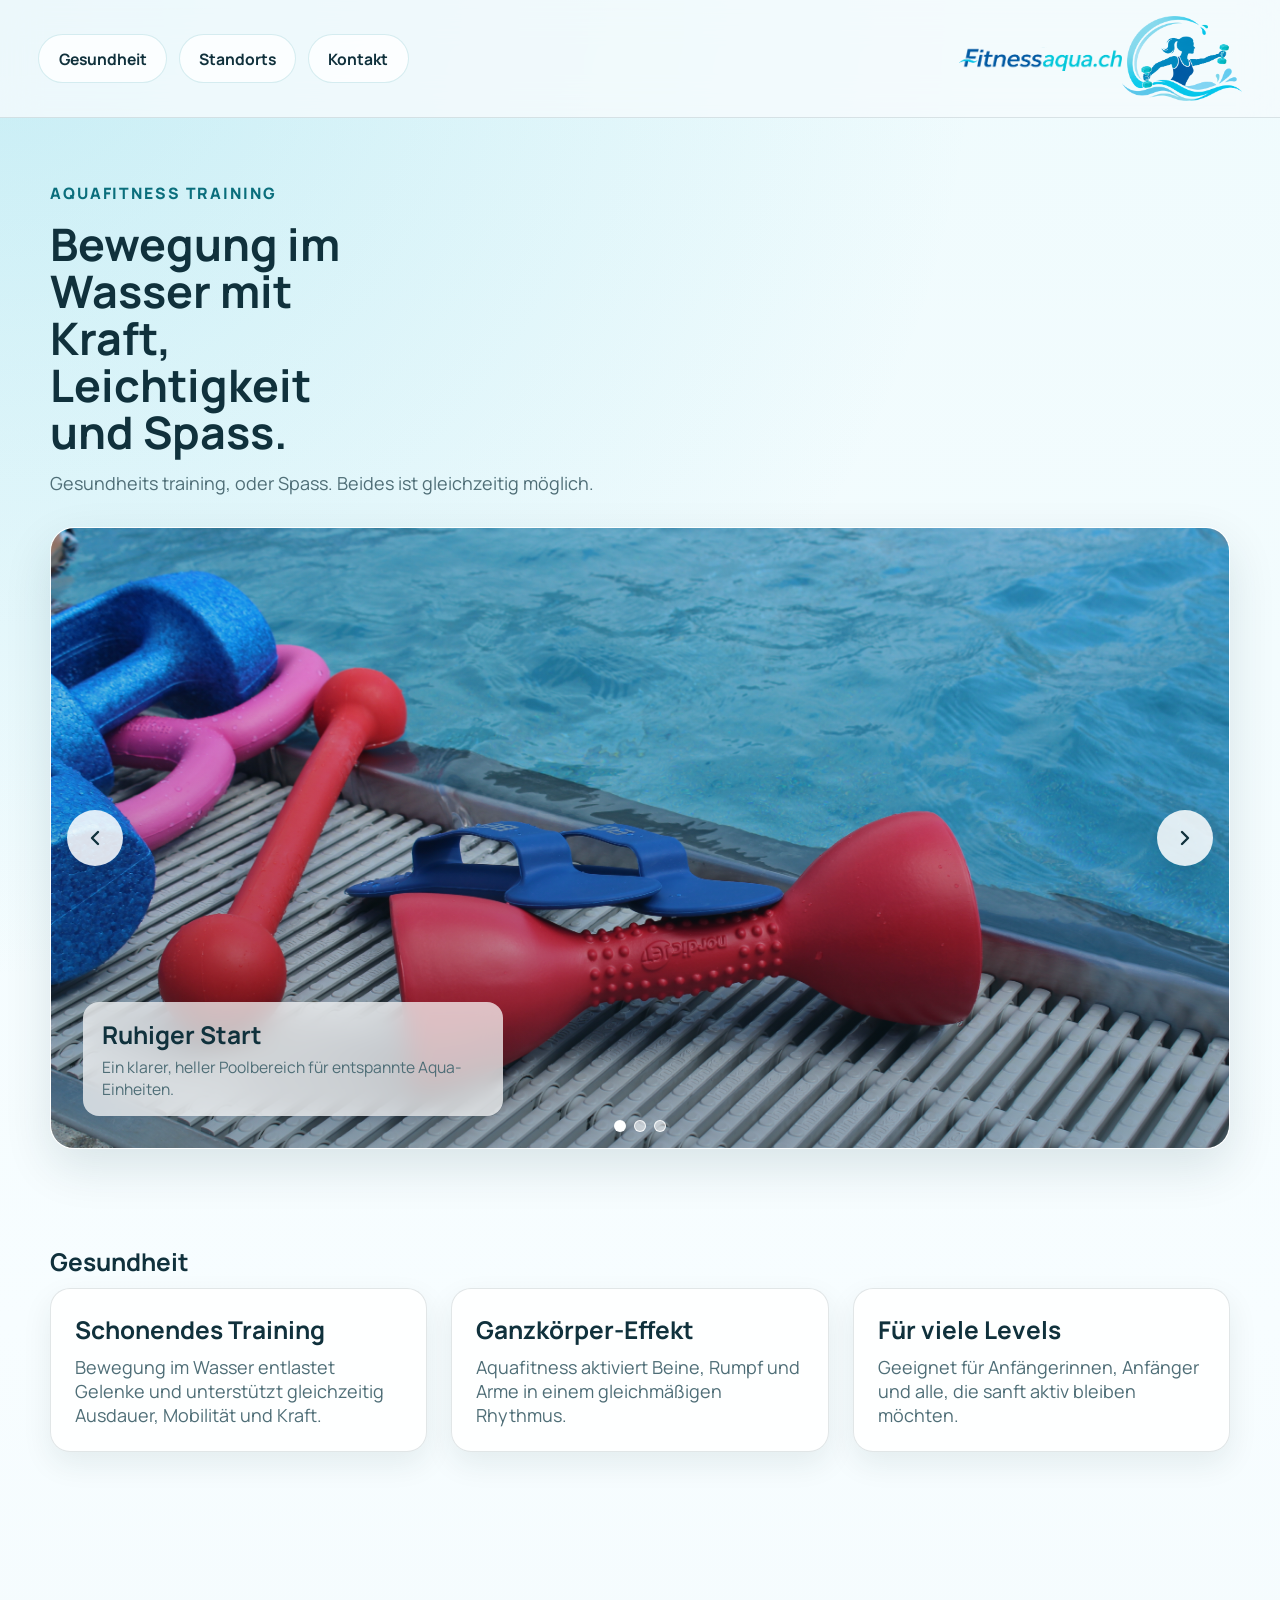
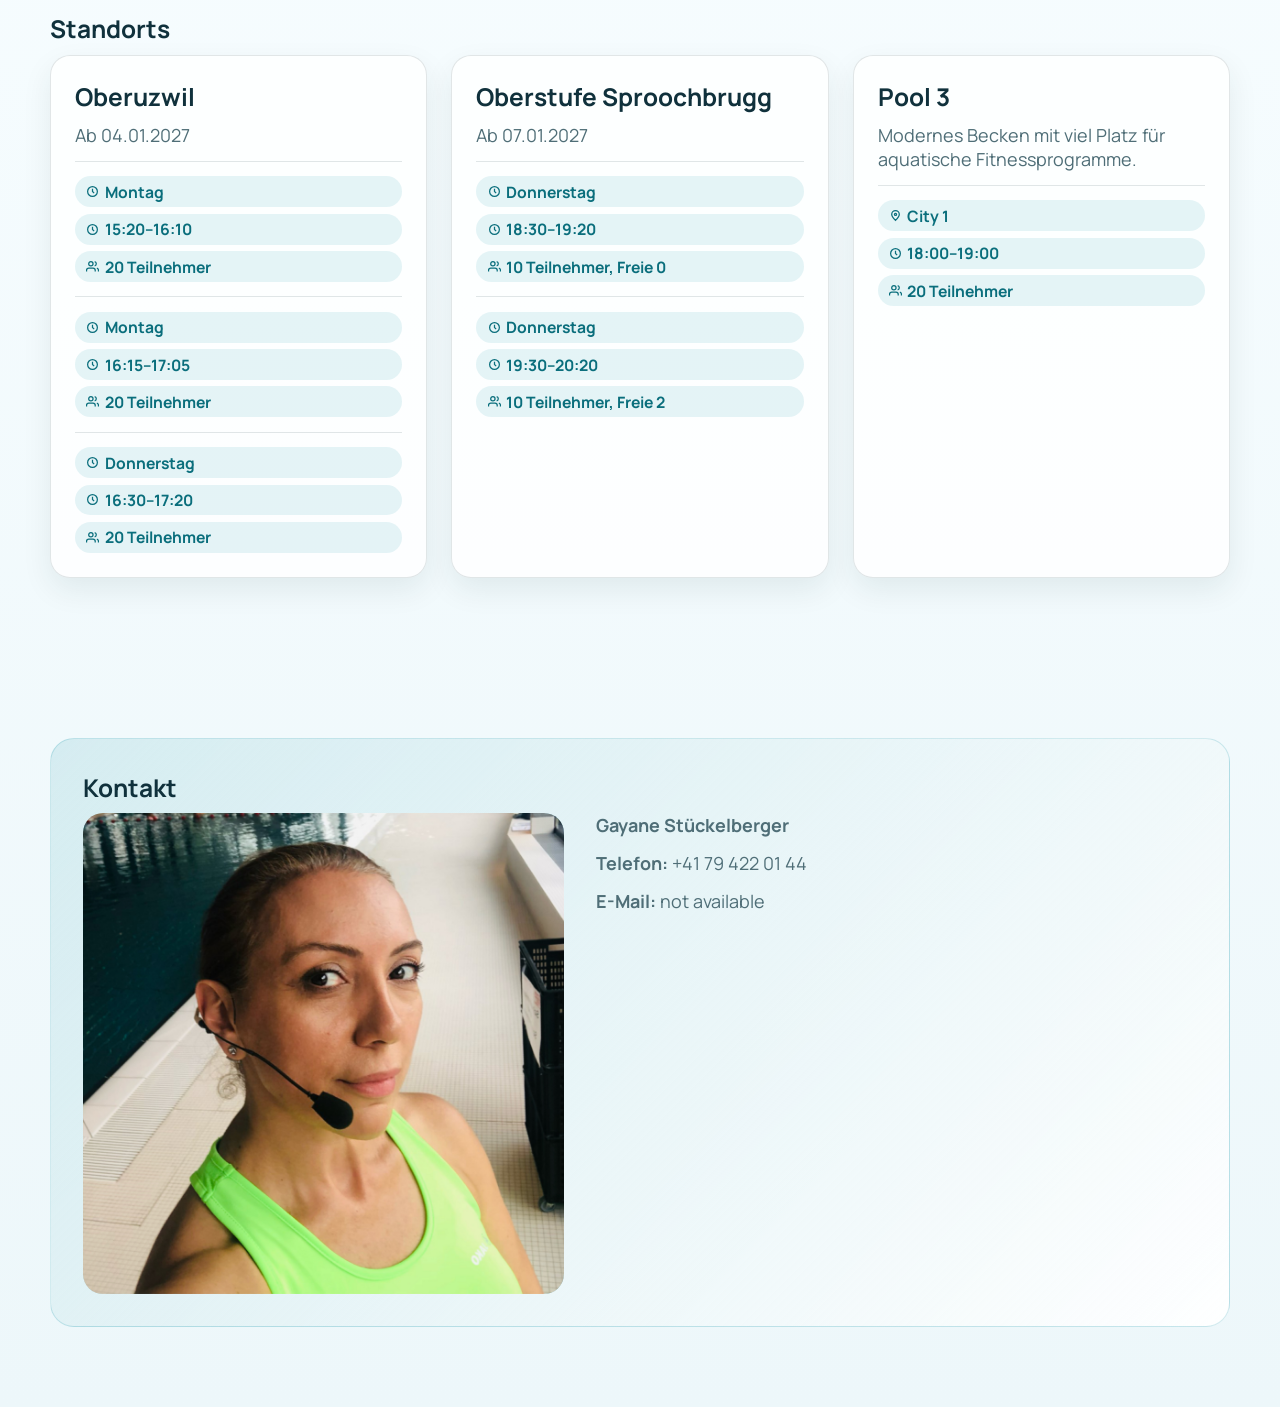
==== commit b446e2ee: "Update participant counts in index.html" ====
--- a/index.html
+++ b/index.html
@@ -173,7 +173,7 @@
             </span>
             <span class="meta-pill">
               <svg width="13" height="13" viewBox="0 0 24 24" fill="none" stroke="currentColor" stroke-width="2.3" aria-hidden="true"><path d="M17 21v-2a4 4 0 0 0-4-4H5a4 4 0 0 0-4 4v2"/><circle cx="9" cy="7" r="4"/><path d="M23 21v-2a4 4 0 0 0-3-3.87"/><path d="M16 3.13a4 4 0 0 1 0 7.75"/></svg>
-              20 Teilnehmer
+              10 Teilnehmer, Freie 0
             </span>
           </div>
             <div class="card-meta">
@@ -188,7 +188,7 @@
             </span>
             <span class="meta-pill">
               <svg width="13" height="13" viewBox="0 0 24 24" fill="none" stroke="currentColor" stroke-width="2.3" aria-hidden="true"><path d="M17 21v-2a4 4 0 0 0-4-4H5a4 4 0 0 0-4 4v2"/><circle cx="9" cy="7" r="4"/><path d="M23 21v-2a4 4 0 0 0-3-3.87"/><path d="M16 3.13a4 4 0 0 1 0 7.75"/></svg>
-              20 Teilnehmer
+              10 Teilnehmer, Freie 2
             </span>
           </div>
         </article>
